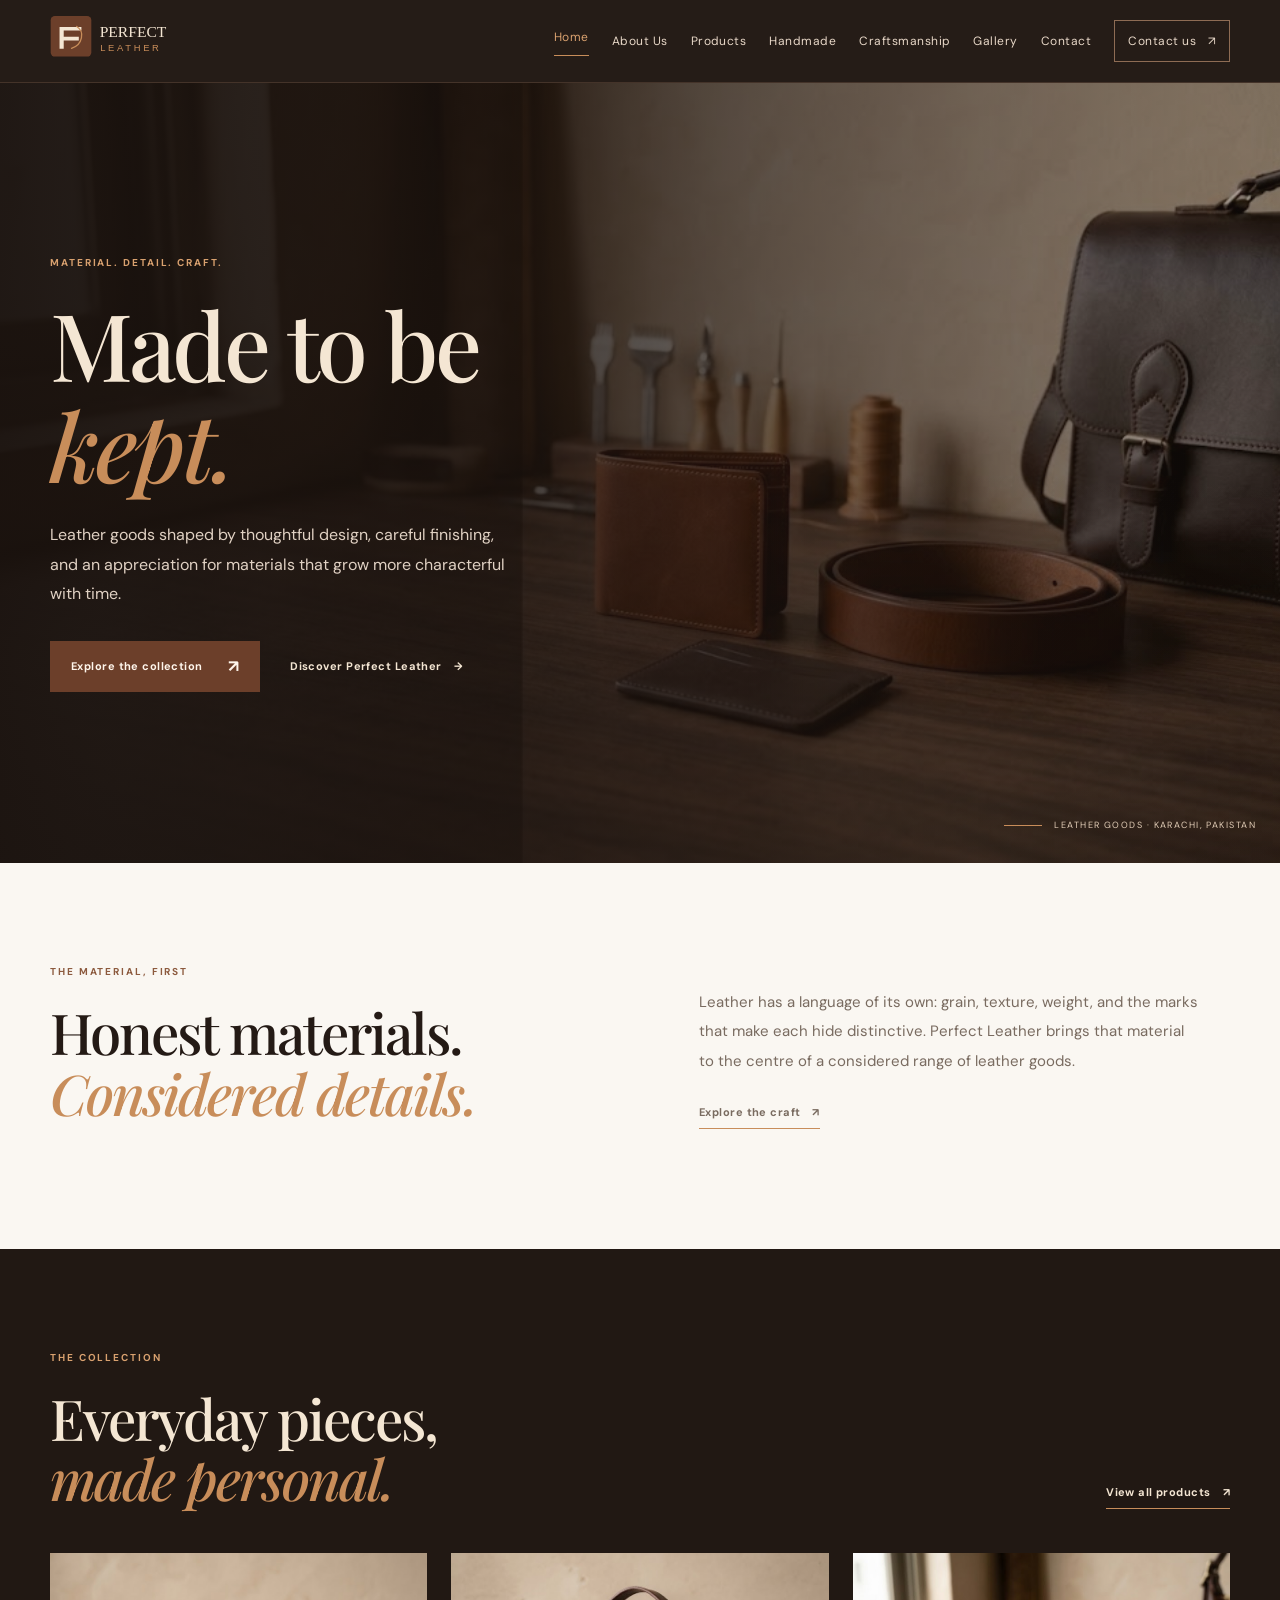
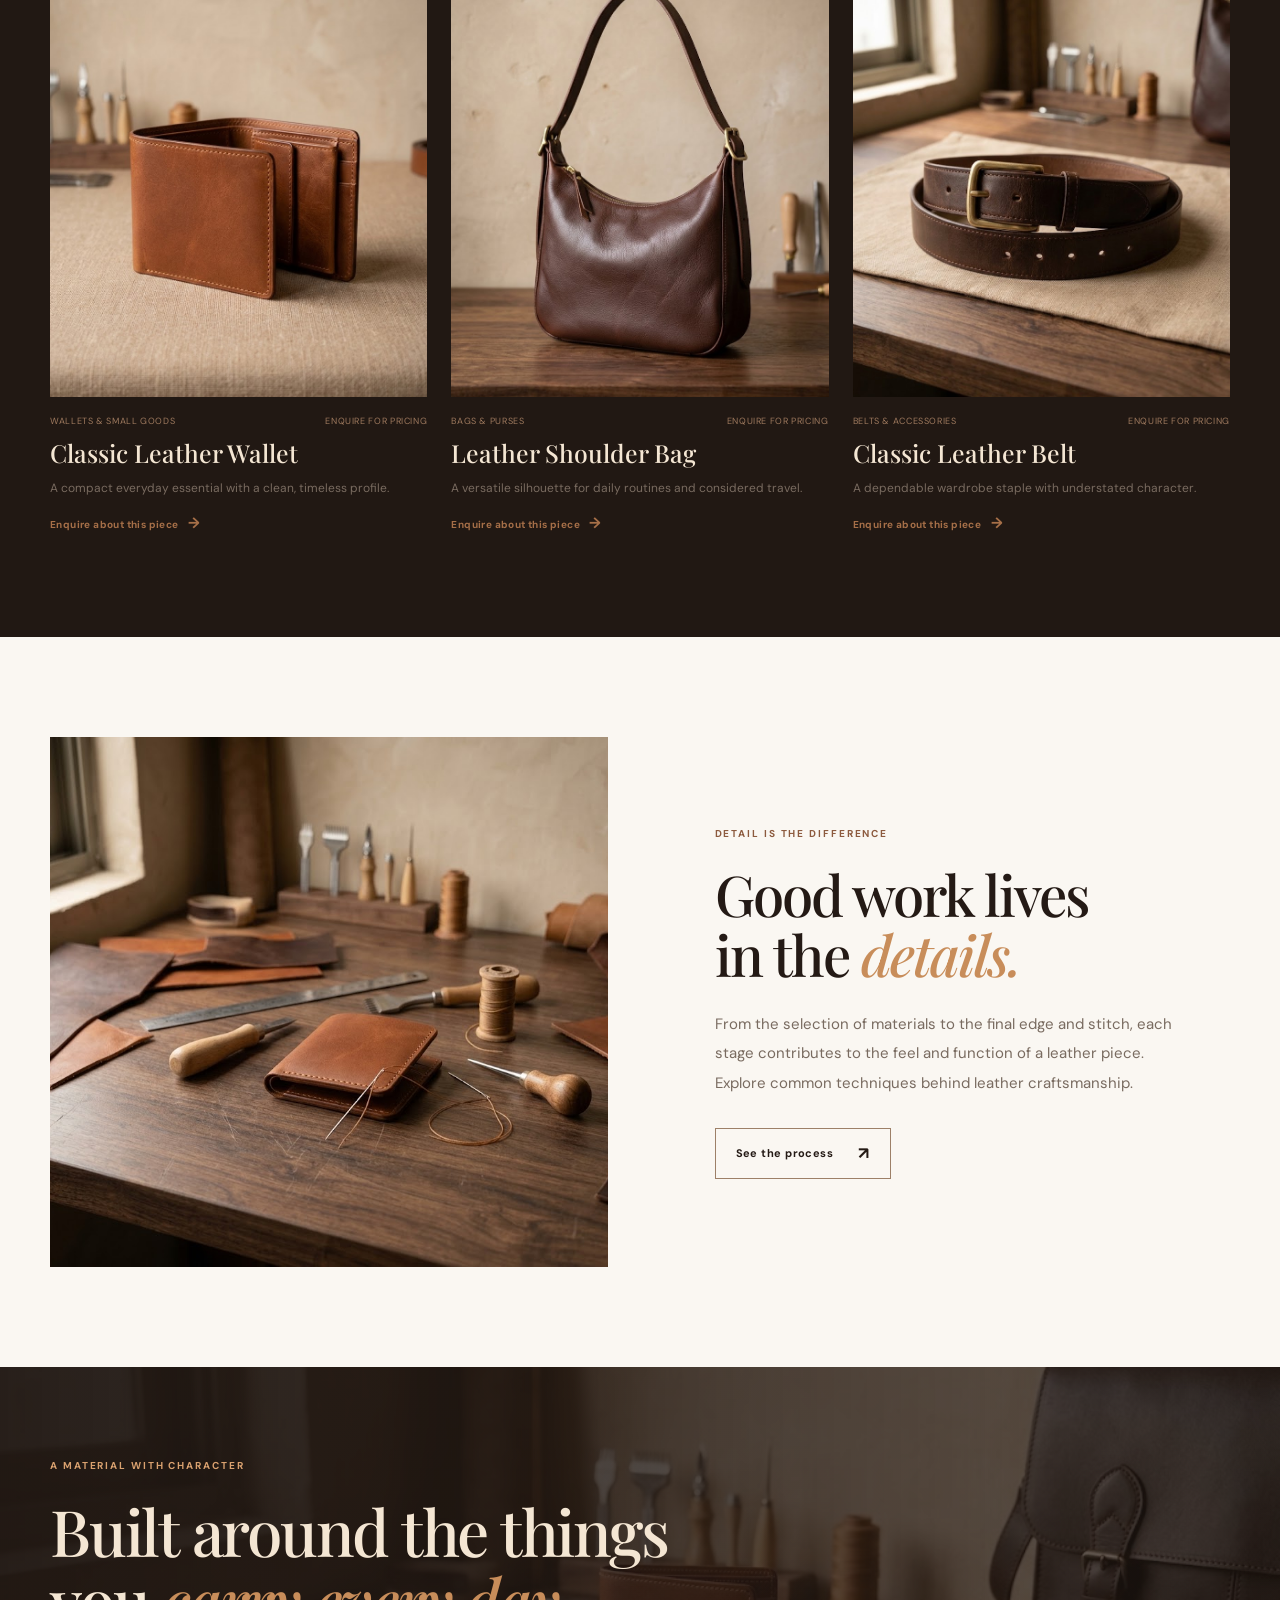
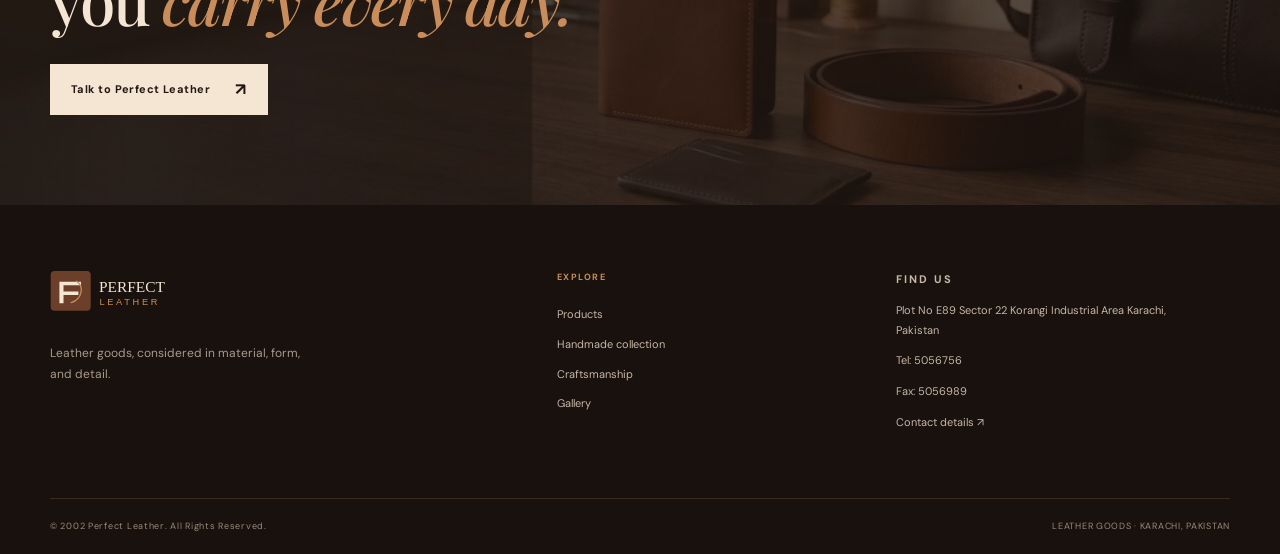
==== index.html @ 2ae482c3 "Initial commit: Perfect Leather website with updated local imagery" ====
<!doctype html>
<html lang="en"><head><meta charset="utf-8"><meta name="viewport" content="width=device-width, initial-scale=1">
<title>Perfect Leather | Leather Goods & Handmade Craftsmanship</title><meta name="description" content="Explore leather goods, handmade accessories and craftsmanship at Perfect Leather in Korangi Industrial Area, Karachi, Pakistan."><meta name="theme-color" content="#211813">
<meta property="og:type" content="website"><meta property="og:title" content="Perfect Leather | Leather Goods & Handmade Craftsmanship"><meta property="og:description" content="Explore leather goods, handmade accessories and craftsmanship at Perfect Leather in Korangi Industrial Area, Karachi, Pakistan."><meta property="og:image" content="assets/images/hero-leather-collection.jpg"><meta name="twitter:card" content="summary_large_image">
<link rel="icon" type="image/svg+xml" href="assets/favicon.svg"><link rel="stylesheet" href="styles.css"><script src="script.js" defer></script></head>
<body><a class="skip-link" href="#main">Skip to content</a><header class="site-header"><div class="container nav-wrap"><a class="brand" href="index.html" aria-label="Perfect Leather home"><img src="assets/perfect-leather-logo.svg" alt="Perfect Leather"></a><button class="menu-toggle" aria-expanded="false" aria-controls="primary-nav" aria-label="Open navigation"><span></span><span></span></button><nav id="primary-nav" class="primary-nav" aria-label="Main navigation"><a href="index.html" aria-current="page">Home</a><a href="about.html">About Us</a><a href="products.html">Products</a><a href="handmade.html">Handmade</a><a href="manufacturing.html">Craftsmanship</a><a href="gallery.html">Gallery</a><a href="contact.html">Contact</a><a class="nav-contact" href="contact.html">Contact us <span>↗</span></a></nav></div></header><main id="main">
<section class="hero"><div class="hero-image"><img src="assets/images/hero-leather-collection.jpg" alt="Premium leather goods in warm editorial light" class="hero-photo"></div><div class="hero-shade"></div><div class="container hero-content"><p class="eyebrow light">MATERIAL. DETAIL. CRAFT.</p><h1>Made to be<br><em>kept.</em></h1><p class="hero-copy">Leather goods shaped by thoughtful design, careful finishing, and an appreciation for materials that grow more characterful with time.</p><div class="hero-actions"><a class="btn btn-primary" href="products.html">Explore the collection <span>↗</span></a><a class="text-link light-link" href="about.html">Discover Perfect Leather <span>→</span></a></div></div><div class="hero-note"><span class="note-line"></span>LEATHER GOODS · KARACHI, PAKISTAN</div></section>
<section class="section-pad"><div class="container intro-grid"><div><p class="eyebrow">THE MATERIAL, FIRST</p><h2>Honest materials.<br><em>Considered details.</em></h2></div><div class="intro-copy"><p>Leather has a language of its own: grain, texture, weight, and the marks that make each hide distinctive. Perfect Leather brings that material to the centre of a considered range of leather goods.</p><a class="under-link" href="manufacturing.html">Explore the craft <span>↗</span></a></div></div></section>
<section class="section-pad dark-section"><div class="container"><div class="section-heading"><div><p class="eyebrow light">THE COLLECTION</p><h2>Everyday pieces,<br><em>made personal.</em></h2></div><a class="under-link light-link" href="products.html">View all products <span>↗</span></a></div><div class="product-grid"><article class="product-card" data-category="wallets"><a class="product-image" href="contact.html" aria-label="Enquire about Classic Leather Wallet"><img src="assets/images/wallet-classic.jpg" alt="Classic Leather Wallet leather product" loading="lazy"><span class="image-arrow">↗</span></a><div class="product-meta"><span>Wallets & Small Goods</span><span>Enquire for pricing</span></div><h3>Classic Leather Wallet</h3><p>A compact everyday essential with a clean, timeless profile.</p><a class="card-link" href="contact.html">Enquire about this piece <span>→</span></a></article><article class="product-card" data-category="bags"><a class="product-image" href="contact.html" aria-label="Enquire about Leather Shoulder Bag"><img src="assets/images/shoulder-bag.jpg" alt="Leather Shoulder Bag leather product" loading="lazy"><span class="image-arrow">↗</span></a><div class="product-meta"><span>Bags & Purses</span><span>Enquire for pricing</span></div><h3>Leather Shoulder Bag</h3><p>A versatile silhouette for daily routines and considered travel.</p><a class="card-link" href="contact.html">Enquire about this piece <span>→</span></a></article><article class="product-card" data-category="accessories"><a class="product-image" href="contact.html" aria-label="Enquire about Classic Leather Belt"><img src="assets/images/belt-classic.jpg" alt="Classic Leather Belt leather product" loading="lazy"><span class="image-arrow">↗</span></a><div class="product-meta"><span>Belts & Accessories</span><span>Enquire for pricing</span></div><h3>Classic Leather Belt</h3><p>A dependable wardrobe staple with understated character.</p><a class="card-link" href="contact.html">Enquire about this piece <span>→</span></a></article></div></div></section>
<section class="section-pad"><div class="container craft-grid"><div class="craft-image"><img src="assets/images/leather-workbench-wide.jpg" alt="Craft materials and work surface" loading="lazy"></div><div class="craft-copy"><p class="eyebrow">DETAIL IS THE DIFFERENCE</p><h2>Good work lives<br>in the <em>details.</em></h2><p>From the selection of materials to the final edge and stitch, each stage contributes to the feel and function of a leather piece. Explore common techniques behind leather craftsmanship.</p><a class="btn btn-outline" href="manufacturing.html">See the process <span>↗</span></a></div></div></section>
<section class="quote-band"><div class="container"><p class="eyebrow light">A MATERIAL WITH CHARACTER</p><h2>Built around the things<br>you <em>carry every day.</em></h2><a class="btn btn-light" href="contact.html">Talk to Perfect Leather <span>↗</span></a></div></section>
</main><footer class="site-footer"><div class="container footer-main"><div class="footer-brand"><a href="index.html"><img src="assets/perfect-leather-logo.svg" alt="Perfect Leather"></a><p>Leather goods, considered in material, form, and detail.</p></div><div class="footer-nav"><p class="footer-heading">EXPLORE</p><a href="products.html">Products</a><a href="handmade.html">Handmade collection</a><a href="manufacturing.html">Craftsmanship</a><a href="gallery.html">Gallery</a></div><div class="footer-contact"><p class="footer-heading">FIND US</p><p>Plot No E89 Sector 22 Korangi Industrial Area Karachi, Pakistan</p><p>Tel: <a href="tel:5056756">5056756</a></p><p>Fax: 5056989</p><a class="footer-contact-link" href="contact.html">Contact details ↗</a></div></div><div class="container footer-bottom"><span>© 2002 Perfect Leather. All Rights Reserved.</span><span>LEATHER GOODS · KARACHI, PAKISTAN</span></div></footer><button class="back-top" aria-label="Back to top" title="Back to top">↑</button></body></html>
---- styles.css ----
@import url('https://fonts.googleapis.com/css2?family=DM+Sans:wght@400;500;600;700&family=Playfair+Display:ital,wght@0,500;0,600;0,700;1,500;1,600&display=swap');
:root{--ink:#241a15;--dark:#211813;--brown:#6c3f2a;--brown2:#8c5a3e;--tan:#c88d5a;--cream:#f4e6d3;--paper:#faf7f2;--soft:#eee5da;--muted:#796b60;--line:#ded1c3;--white:#fffdf9;--serif:'Playfair Display',Georgia,serif;--sans:'DM Sans',Arial,sans-serif;--container:1180px}
*{box-sizing:border-box}html{scroll-behavior:smooth;scroll-padding-top:90px}body{margin:0;background:var(--paper);color:var(--ink);font-family:var(--sans);font-size:15px;line-height:1.7;-webkit-font-smoothing:antialiased}img{display:block;max-width:100%;width:100%;object-fit:cover}a{color:inherit;text-decoration:none}button{font:inherit}.container{width:min(var(--container),calc(100% - 48px));margin-inline:auto}.skip-link{position:absolute;left:12px;top:-60px;background:var(--cream);padding:10px 14px;z-index:200}.skip-link:focus{top:12px}.site-header{position:sticky;top:0;z-index:50;background:rgba(33,24,19,.98);border-bottom:1px solid #443329}.nav-wrap{height:82px;display:flex;align-items:center;justify-content:space-between;gap:32px}.brand{width:218px;flex-shrink:0}.brand img{width:100%}.primary-nav{display:flex;align-items:center;gap:23px;color:#e8d8c8;font-size:12px;letter-spacing:.04em}.primary-nav>a:hover,.primary-nav>a[aria-current=page]{color:#d9a16f}.primary-nav>a[aria-current=page]:not(.nav-contact){box-shadow:0 1px 0 #c88d5a;padding-bottom:8px}.primary-nav .nav-contact{border:1px solid #8e6c54;padding:10px 13px}.nav-contact span{margin-left:8px}.menu-toggle{display:none;background:none;border:0;padding:10px}.menu-toggle span{display:block;width:24px;height:2px;background:#f4e6d3;margin:5px}
h1,h2,h3,p{margin-top:0}h1,h2{font-family:var(--serif);font-weight:500;letter-spacing:-.035em;line-height:1.08}h1{font-size:clamp(3.4rem,7.3vw,6.8rem);margin-bottom:25px}h2{font-size:clamp(2.4rem,4.4vw,4.2rem);margin-bottom:25px}h3{font-family:var(--serif);font-size:1.55rem;font-weight:500;line-height:1.2;margin-bottom:10px}h1 em,h2 em{font-weight:500;color:var(--tan)}.eyebrow{font-size:10px;letter-spacing:.19em;font-weight:700;color:var(--brown2);margin-bottom:22px}.eyebrow.light{color:#d9a16f}.section-pad{padding:100px 0}.soft-section{background:#eee5da}.dark-section{background:var(--dark);color:var(--cream)}.btn{display:inline-flex;align-items:center;justify-content:center;gap:25px;min-height:51px;padding:0 20px;font-size:11px;font-weight:700;letter-spacing:.04em;border:1px solid transparent;transition:transform .25s,background .25s}.btn:hover{transform:translateY(-2px)}.btn span{font-size:17px}.btn-primary{background:var(--brown);color:#fff6ec}.btn-primary:hover{background:#82563e}.btn-outline{border-color:#9d8068}.btn-outline:hover{background:var(--dark);color:var(--cream)}.btn-light{background:var(--cream);color:var(--dark)}.text-link,.under-link{display:inline-flex;align-items:center;gap:12px;font-size:11px;font-weight:700;letter-spacing:.04em}.under-link{padding-bottom:7px;border-bottom:1px solid var(--tan)}.light-link{color:var(--cream)}.hero{position:relative;min-height:660px;height:min(780px,calc(100svh - 82px));display:flex;align-items:center;overflow:hidden;background:#241a15;color:var(--cream)}.hero-image,.hero-shade{position:absolute;inset:0}.hero-image img{height:100%;opacity:.72}.hero-shade{background:linear-gradient(90deg,rgba(26,18,14,.94),rgba(26,18,14,.72) 42%,rgba(26,18,14,.12)),linear-gradient(0deg,rgba(26,18,14,.35),transparent 50%)}.hero-content{position:relative;z-index:1}.hero-copy{max-width:465px;color:#e0d1c3;font-size:16px;line-height:1.85;margin-bottom:32px}.hero-actions{display:flex;align-items:center;gap:30px;flex-wrap:wrap}.hero-note{position:absolute;right:24px;bottom:30px;display:flex;align-items:center;gap:12px;font-size:9px;letter-spacing:.16em;color:#e2cdb7}.note-line{width:38px;height:1px;background:var(--tan)}
.intro-grid,.split-copy{display:grid;grid-template-columns:1fr 1fr;gap:10%;align-items:start}.intro-copy{max-width:500px;padding-top:25px;color:var(--muted)}.intro-copy p,.split-copy p{font-size:15px;line-height:1.95}.intro-copy .under-link{margin-top:12px}.section-heading{display:flex;align-items:end;justify-content:space-between;gap:30px;margin-bottom:44px}.section-heading h2{margin-bottom:0}.product-grid{display:grid;grid-template-columns:repeat(3,minmax(0,1fr));gap:35px 24px}.product-image{position:relative;display:block;overflow:hidden;background:#e7ddd0;aspect-ratio:4/4.7}.product-image img{height:100%;transition:transform .6s}.product-image:hover img{transform:scale(1.045)}.image-arrow{position:absolute;right:14px;bottom:14px;width:37px;height:37px;display:grid;place-items:center;background:var(--cream);opacity:0;transition:.25s}.product-image:hover .image-arrow,.product-image:focus-visible .image-arrow{opacity:1}.product-meta{display:flex;justify-content:space-between;gap:8px;color:#9e795e;font-size:9px;letter-spacing:.07em;text-transform:uppercase;margin:17px 0 9px}.product-card>p{font-size:12px;color:var(--muted);line-height:1.8;margin-bottom:12px}.card-link{font-size:10px;letter-spacing:.04em;font-weight:700;color:#a66f48}.card-link span{padding-left:7px;font-size:15px}.craft-grid{display:grid;grid-template-columns:1.04fr .96fr;gap:9%;align-items:center}.craft-image{height:530px;overflow:hidden}.craft-image img{height:100%}.craft-copy{max-width:460px}.craft-copy>p:not(.eyebrow){color:var(--muted);line-height:1.95;margin:25px 0 30px}.quote-band{background:linear-gradient(90deg,rgba(33,24,19,.95),rgba(33,24,19,.65)),url('assets/images/hero-leather-collection.jpg') center/cover;padding:90px 0;color:var(--cream)}.quote-band h2{font-size:clamp(2.8rem,5vw,4.7rem);margin-bottom:30px}
.page-hero{padding:80px 0 85px;background:var(--soft)}.page-hero-grid{display:grid;grid-template-columns:1fr .9fr;gap:8%;align-items:center}.page-hero h1{font-size:clamp(3.2rem,6.3vw,5.8rem)}.page-hero-image{height:470px;overflow:hidden}.page-hero-image img{height:100%}.tall-image{height:530px}.lead{font-size:17px;line-height:1.8;color:var(--muted);max-width:500px}.values-grid{display:grid;grid-template-columns:repeat(3,1fr);gap:38px;margin-top:45px}.values-grid article{border-top:1px solid #c9b5a2;padding-top:20px}.value-no{font-size:10px;letter-spacing:.15em;color:var(--brown2)}.values-grid h3{margin-top:25px}.values-grid p,.detail-card p{font-size:13px;color:var(--muted);line-height:1.9}.banner-cta{background:var(--dark);color:var(--cream);padding:52px 55px;display:flex;justify-content:space-between;align-items:center;gap:24px}.banner-cta h2{margin:0;font-size:clamp(2.2rem,4vw,3.5rem)}.page-banner{padding:95px 0 88px;background:var(--dark);color:var(--cream);position:relative;overflow:hidden}.page-banner:after{content:"";position:absolute;right:-80px;top:-180px;width:500px;height:500px;border:1px solid rgba(200,141,90,.2);border-radius:50%;box-shadow:0 0 0 55px rgba(200,141,90,.025),0 0 0 110px rgba(200,141,90,.025)}.page-banner .container{position:relative;z-index:1}.page-banner h1{font-size:clamp(3.3rem,7vw,6rem)}.page-banner p:not(.eyebrow){max-width:560px;color:#cdbdaf;line-height:1.9}.catalog-toolbar{display:flex;justify-content:space-between;align-items:end;gap:20px;border-bottom:1px solid var(--line);padding-bottom:24px;margin-bottom:34px}.catalog-toolbar .eyebrow{margin-bottom:4px}.catalog-count{margin:0;color:var(--muted);font-size:12px}.filter-group{display:flex;gap:7px;flex-wrap:wrap;justify-content:flex-end}.filter-btn{border:1px solid var(--line);background:transparent;padding:9px 13px;font-size:10px;cursor:pointer}.filter-btn:hover,.filter-btn.active{background:var(--brown);border-color:var(--brown);color:white}.catalog-grid .product-card[hidden]{display:none}.empty-state{text-align:center;padding:30px;color:var(--muted)}.section-intro{color:var(--muted);line-height:1.9;max-width:580px}.detail-grid{display:grid;grid-template-columns:1.25fr 1fr 1fr;gap:22px}.detail-card{background:var(--white)}.detail-card img{height:280px}.detail-large img{height:370px}.detail-card>div{padding:22px}.detail-card span{font-size:9px;letter-spacing:.14em;color:var(--brown2)}.detail-card h3{margin-top:13px}.process-intro{display:grid;grid-template-columns:.8fr 1.2fr;gap:10%;align-items:end;margin-bottom:55px}.process-intro h2{font-size:clamp(2.5rem,4vw,3.8rem)}.process-row{display:grid;grid-template-columns:50px minmax(240px,.85fr) 1.15fr;gap:35px;align-items:center;padding:30px 0;border-top:1px solid var(--line)}.process-number{align-self:start;padding-top:8px;font-family:var(--serif);font-size:24px;color:var(--tan)}.process-image{height:225px;overflow:hidden}.process-image img{height:100%}.process-copy{max-width:500px}.process-copy h3{font-size:1.9rem}.process-copy>p:not(.eyebrow){font-size:13px;line-height:1.9;color:var(--muted)}.gallery-banner{background:linear-gradient(90deg,rgba(33,24,19,.95),rgba(33,24,19,.8)),url('assets/images/hero-leather-collection.jpg') center/cover}.gallery-toolbar{display:flex;justify-content:space-between;align-items:center;gap:20px;margin-bottom:25px}.gallery-toolbar p{margin:0;color:var(--muted);font-size:12px}.gallery-grid{display:grid;grid-template-columns:repeat(4,minmax(0,1fr));gap:14px}.gallery-item{position:relative;padding:0;border:0;background:#e4d9cc;cursor:zoom-in;overflow:hidden;aspect-ratio:4/4.7;text-align:left}.gallery-item img{height:100%;transition:transform .45s}.gallery-item:hover img{transform:scale(1.04)}.gallery-item:after{content:"";position:absolute;inset:35% 0 0;background:linear-gradient(transparent,rgba(30,20,14,.8))}.gallery-item>span{position:absolute;z-index:1;bottom:13px;left:14px;right:14px;color:#fff2e5;font-size:11px;display:flex;justify-content:space-between}.gallery-item b{font-size:16px;font-weight:400}.lightbox{position:fixed;inset:0;z-index:100;background:rgba(16,11,8,.95);display:none;align-items:center;justify-content:center;padding:70px 90px 55px}.lightbox.open{display:flex}.lightbox>img{width:auto;max-width:min(100%,1100px);height:auto;max-height:78vh;object-fit:contain}.lightbox button{position:absolute;border:1px solid #725d4e;color:#f4e6d3;background:rgba(40,28,21,.7);width:42px;height:42px;cursor:pointer;font-size:22px}.lightbox-close{right:25px;top:25px}.lightbox-prev{left:25px;top:50%}.lightbox-next{right:25px;top:50%}.lightbox-caption{position:absolute;bottom:20px;left:0;right:0;text-align:center;color:#e7d4c0;font-size:12px}
.contact-layout{display:grid;grid-template-columns:1fr .9fr;gap:8%;align-items:start}.contact-details h2{font-size:2.7rem}.contact-item{padding:23px 0;border-top:1px solid var(--line)}.contact-label{font-size:9px;letter-spacing:.17em;color:var(--brown2);font-weight:700}.contact-item p{font-size:15px;max-width:420px;margin:8px 0 10px}.contact-item a:not(.under-link){text-decoration:underline;text-decoration-color:#c9a58a;text-underline-offset:4px}.contact-note{font-size:11px;color:var(--muted);max-width:450px}.contact-panel{position:relative;overflow:hidden;background:var(--dark);color:var(--cream);padding:42px;min-height:420px}.contact-panel h2{font-size:clamp(2.4rem,4vw,3.5rem)}.contact-panel>p:not(.eyebrow){color:#cdbdaf;font-size:13px;line-height:1.9;margin-bottom:28px}.contact-stamp{position:absolute;right:25px;bottom:12px;font-family:var(--serif);font-size:25px;line-height:.95;color:rgba(200,141,90,.24);text-align:right;letter-spacing:.08em}.contact-stamp span{font-family:var(--sans);font-size:11px;letter-spacing:.25em}.error-page{min-height:65vh;display:flex;align-items:center;padding:100px 0}.error-page h1{font-size:clamp(3.4rem,8vw,6.5rem)}.error-page p:not(.eyebrow){color:var(--muted);margin-bottom:30px}
.site-footer{background:#18110d;color:#e9d9ca;padding:65px 0 0}.footer-main{display:grid;grid-template-columns:1.2fr .7fr 1fr;gap:9%;padding-bottom:55px}.footer-brand img{width:215px}.footer-brand p{max-width:260px;font-size:12px;color:#a99a8b;margin-top:22px}.footer-heading{font-size:9px;letter-spacing:.17em;color:#c88d5a;font-weight:700;margin-bottom:20px}.footer-nav,.footer-contact{display:flex;flex-direction:column;align-items:flex-start}.footer-nav a,.footer-contact p,.footer-contact-link{font-size:11px;color:#c7b7a8;margin:0 0 11px}.footer-nav a:hover,.footer-contact a:hover{color:#e6ac7c}.footer-contact p{line-height:1.8;max-width:300px}.footer-bottom{border-top:1px solid #3b2b21;display:flex;justify-content:space-between;gap:20px;padding:20px 0;font-size:9px;letter-spacing:.08em;color:#9d8a7a}.back-top{position:fixed;right:22px;bottom:22px;width:42px;height:42px;background:var(--cream);border:1px solid #c8b29d;color:var(--dark);font-size:20px;z-index:40;opacity:0;pointer-events:none;transform:translateY(8px);transition:.25s;cursor:pointer}.back-top.visible{opacity:1;pointer-events:auto;transform:none}
@media(max-width:1000px){.primary-nav{gap:14px}.primary-nav>a{font-size:11px}.brand{width:190px}.section-pad{padding:80px 0}.gallery-grid{grid-template-columns:repeat(3,1fr)}}
@media(max-width:780px){.container{width:calc(100% - 36px)}.nav-wrap{height:72px}.brand{width:185px}.menu-toggle{display:block}.primary-nav{position:absolute;top:72px;left:0;right:0;display:none;align-items:stretch;gap:0;flex-direction:column;padding:10px 22px 22px;background:var(--dark);border-bottom:1px solid #4a3527}.primary-nav.open{display:flex}.primary-nav>a{padding:13px 0;font-size:12px;border-bottom:1px solid #ffffff12}.primary-nav>a[aria-current=page]:not(.nav-contact){box-shadow:none;padding-bottom:13px}.primary-nav .nav-contact{margin-top:12px;text-align:center;padding:12px}.hero{height:auto;min-height:640px;max-height:800px}.hero-shade{background:linear-gradient(90deg,rgba(26,18,14,.9),rgba(26,18,14,.48)),linear-gradient(0deg,rgba(26,18,14,.4),transparent)}.hero h1{font-size:clamp(3.5rem,13vw,5.4rem)}.hero-copy{font-size:14px;max-width:410px}.hero-note{font-size:8px;right:18px;bottom:20px}.section-pad{padding:68px 0}.intro-grid,.split-copy,.craft-grid,.page-hero-grid,.process-intro,.contact-layout{grid-template-columns:1fr;gap:28px}.intro-copy{padding-top:0}.section-heading{align-items:flex-start;flex-direction:column;margin-bottom:32px}.product-grid{grid-template-columns:repeat(2,minmax(0,1fr));gap:28px 14px}.product-card h3{font-size:1.25rem}.product-meta{font-size:8px;flex-direction:column;gap:1px}.craft-image{height:360px;order:2}.craft-copy{order:1}.quote-band{padding:70px 0}.page-hero{padding:58px 0}.page-hero h1{font-size:clamp(3.1rem,12vw,5rem)}.page-hero-image,.tall-image{height:360px}.values-grid{grid-template-columns:1fr;gap:20px;margin-top:30px}.values-grid h3{margin-top:12px}.banner-cta{padding:34px 25px;align-items:flex-start;flex-direction:column}.page-banner{padding:72px 0}.page-banner h1{font-size:clamp(3.1rem,12vw,5rem)}.catalog-toolbar{align-items:flex-start;flex-direction:column}.filter-group{justify-content:flex-start}.detail-grid{grid-template-columns:1fr 1fr}.detail-large{grid-column:1/-1}.detail-card img,.detail-large img{height:250px}.process-row{grid-template-columns:32px 1fr;gap:18px}.process-image{grid-column:2;height:240px}.process-copy{grid-column:2}.process-number{grid-row:1/4}.gallery-grid{grid-template-columns:repeat(2,minmax(0,1fr));gap:10px}.gallery-toolbar{align-items:flex-start;flex-direction:column}.lightbox{padding:65px 45px 55px}.lightbox-prev{left:7px}.lightbox-next{right:7px}.lightbox-close{right:12px;top:12px}.contact-panel{padding:30px;min-height:390px}.footer-main{grid-template-columns:1fr 1fr;gap:32px}.footer-brand{grid-column:1/-1}.footer-bottom{flex-direction:column;gap:6px}}
@media(max-width:430px){.container{width:calc(100% - 30px)}.hero{min-height:620px}.hero-actions{align-items:flex-start;flex-direction:column;gap:20px}.product-grid{gap:26px 11px}.product-card h3{font-size:1.12rem}.product-card>p{font-size:11px}.product-meta{margin-top:12px}.filter-group{gap:5px}.filter-btn{padding:8px 9px;font-size:9px}.detail-grid{grid-template-columns:1fr}.detail-large{grid-column:auto}.detail-card img,.detail-large img{height:290px}.gallery-item>span{left:9px;right:9px;font-size:10px}.footer-main{grid-template-columns:1fr;gap:28px}.footer-brand{grid-column:auto}.footer-brand img{width:195px}.contact-panel{padding:25px}.contact-panel h2{font-size:2.6rem}.page-hero-image,.tall-image{height:300px}}
@media(prefers-reduced-motion:reduce){*,*::before,*::after{scroll-behavior:auto!important;animation-duration:.01ms!important;animation-iteration-count:1!important;transition-duration:.01ms!important}}
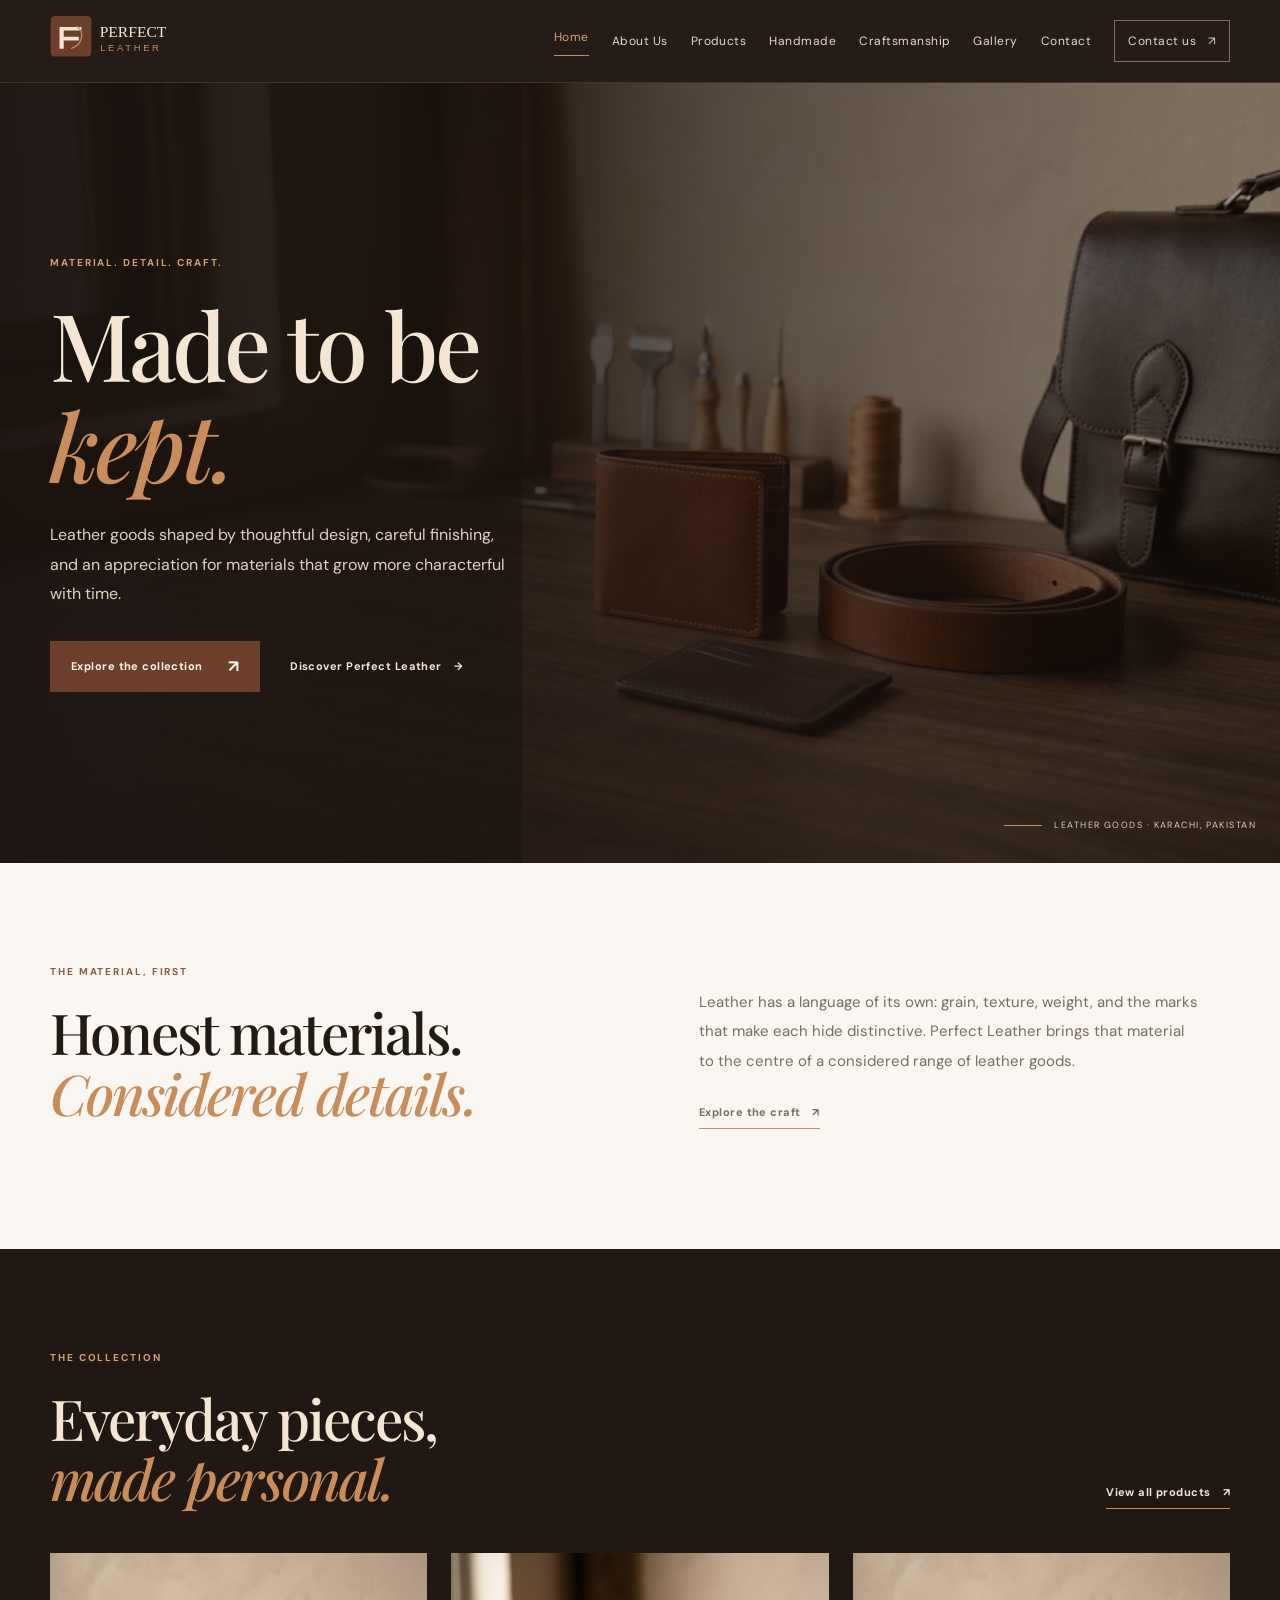
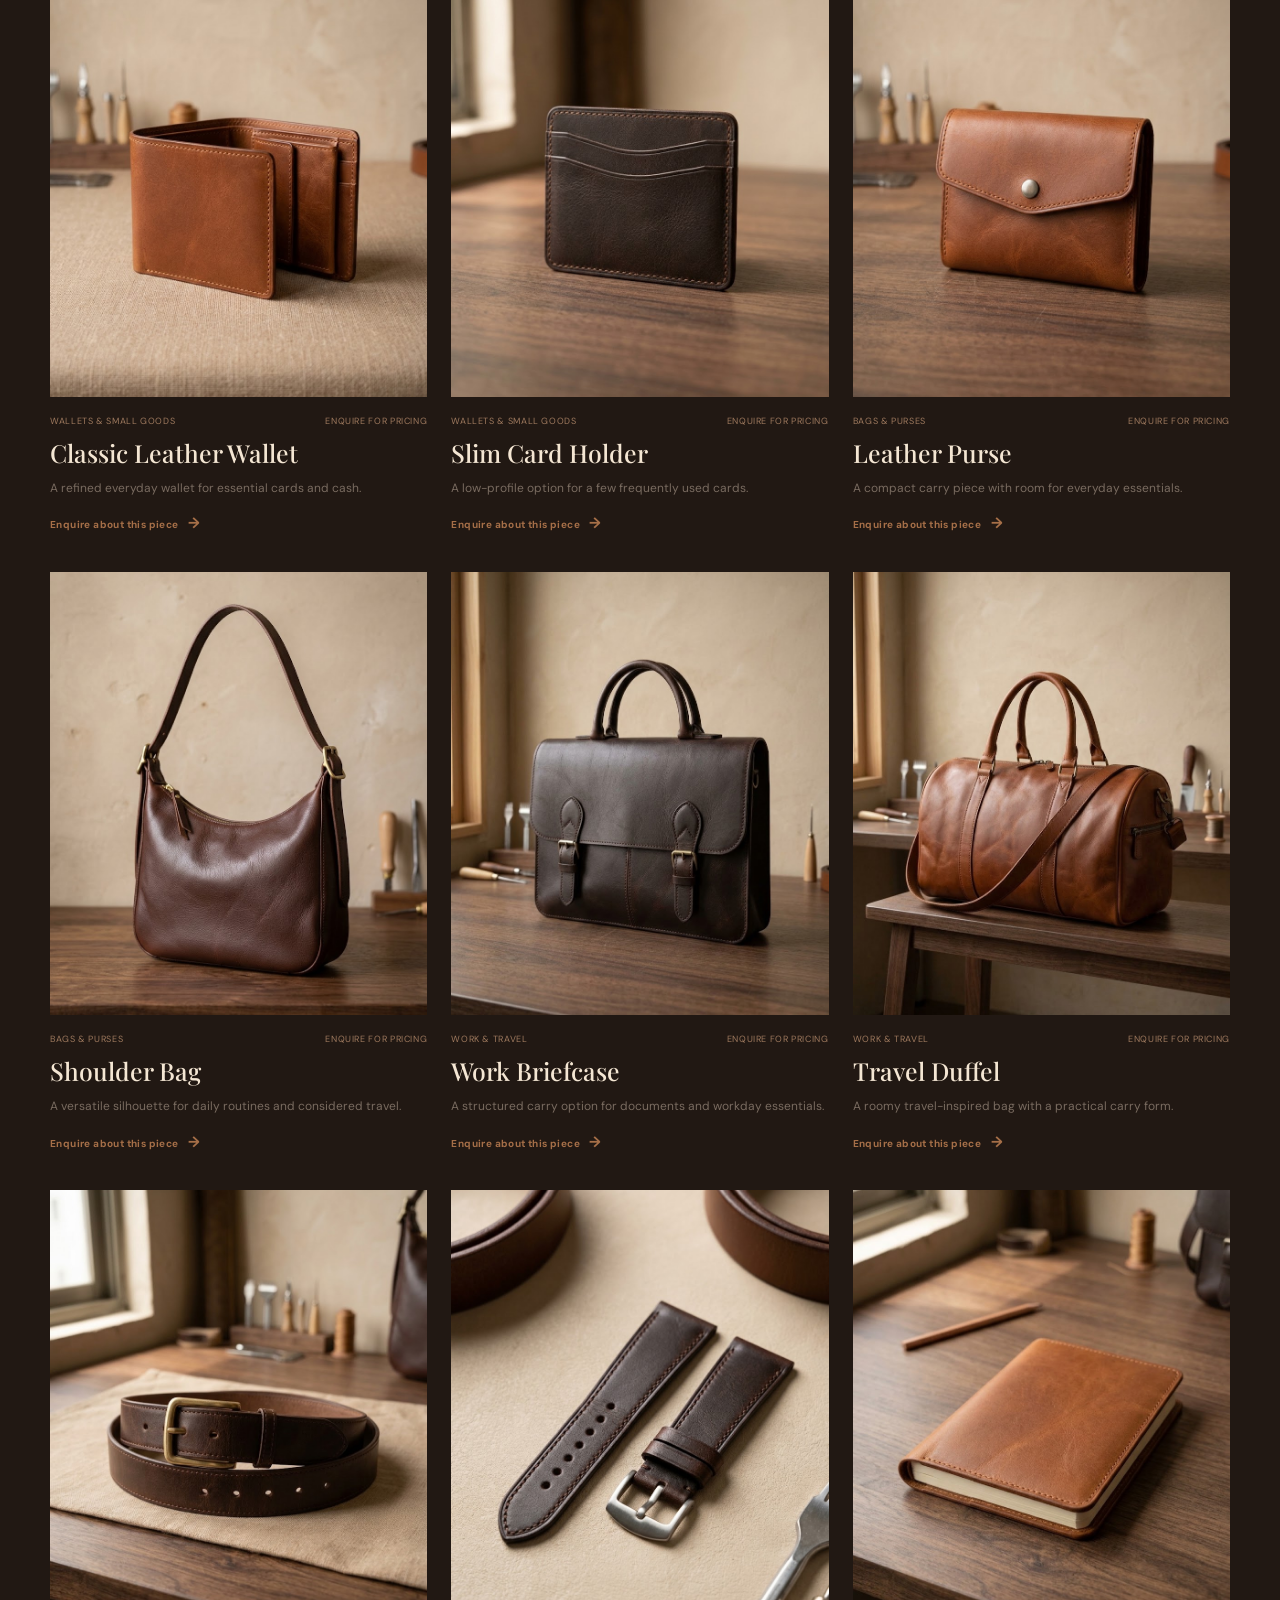
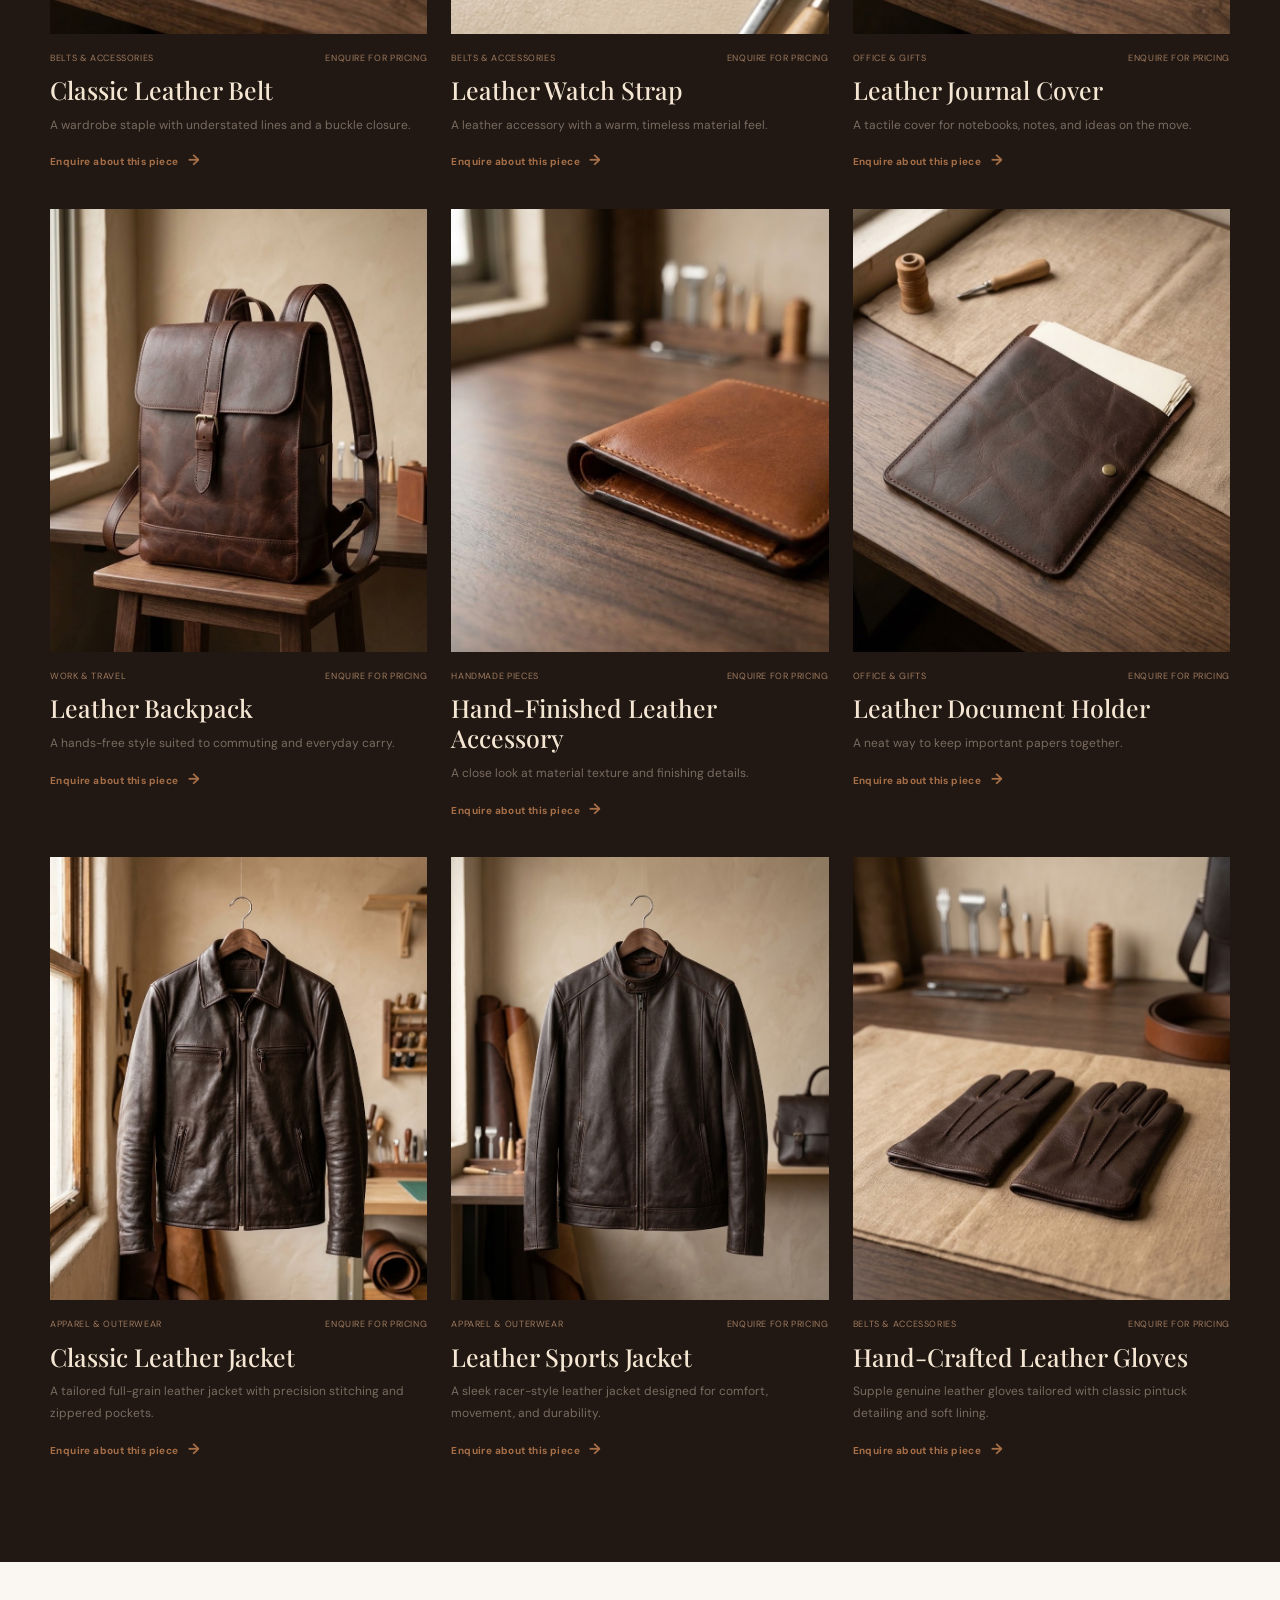
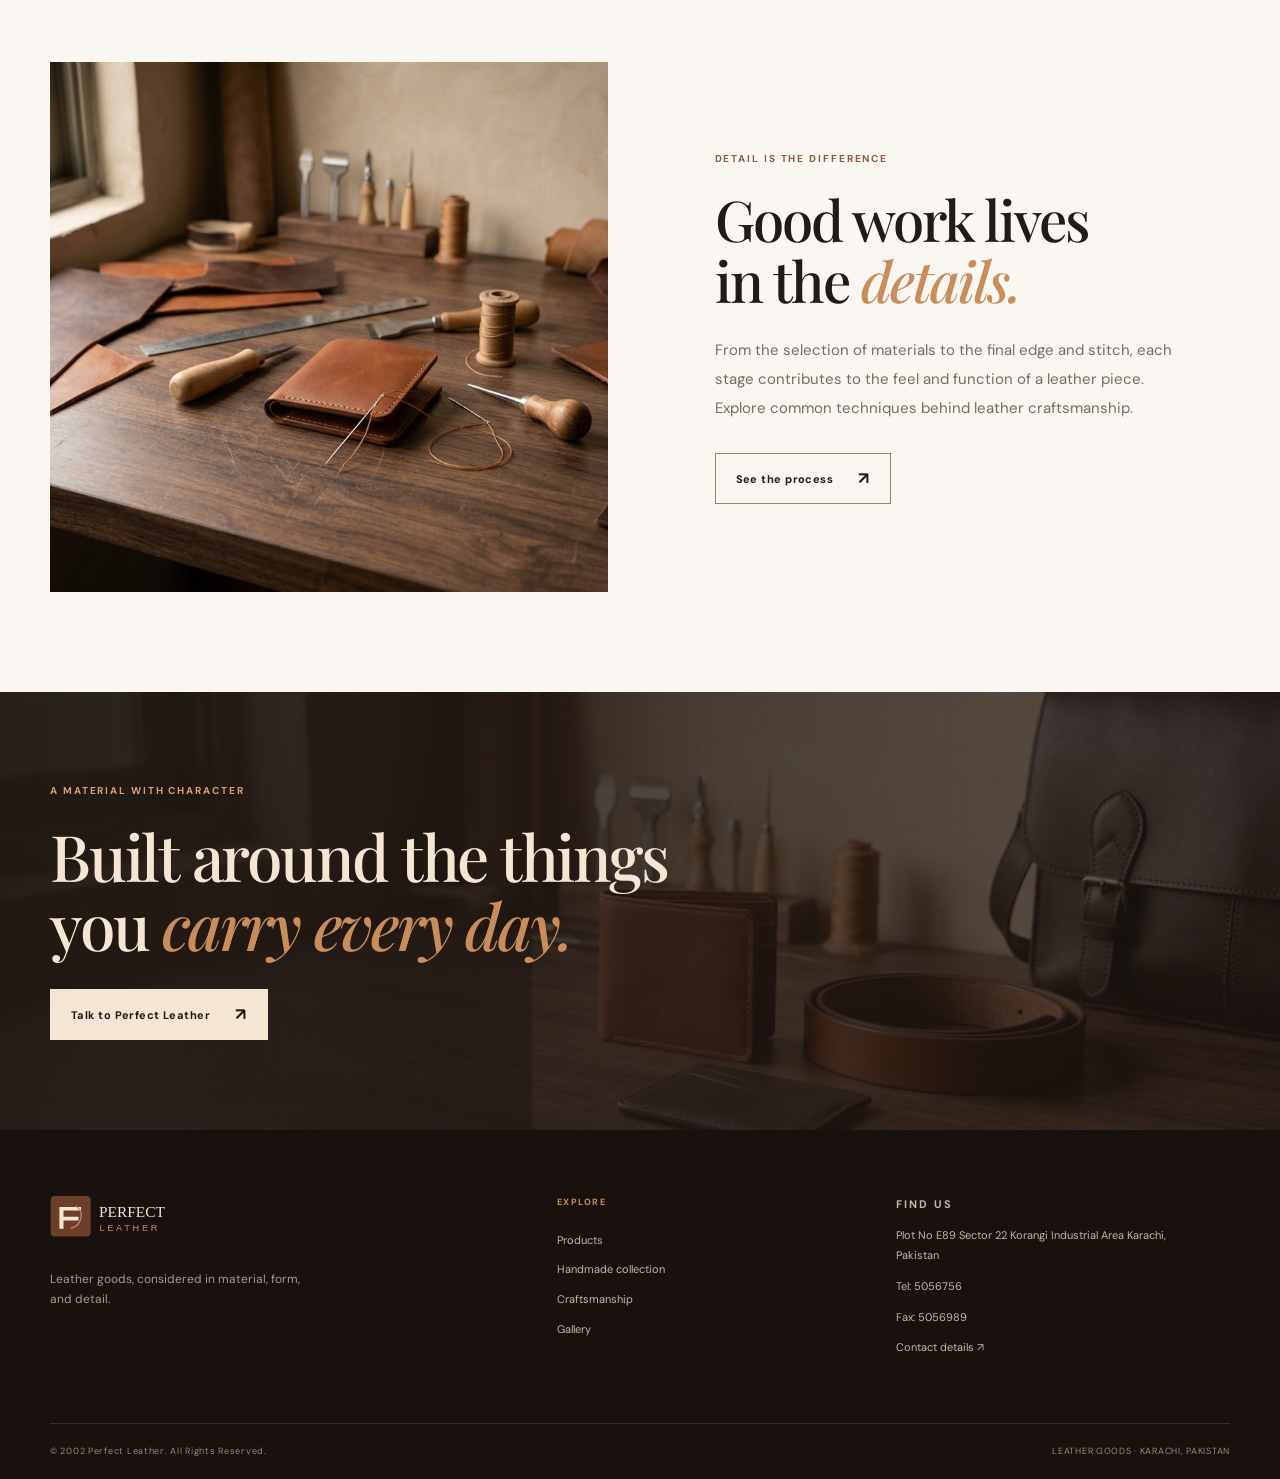
==== commit bdedf654: "Add jacket, sports-jacket, and hand-gloves products and display all products on homepage" ====
--- a/index.html
+++ b/index.html
@@ -6,7 +6,7 @@
 <body><a class="skip-link" href="#main">Skip to content</a><header class="site-header"><div class="container nav-wrap"><a class="brand" href="index.html" aria-label="Perfect Leather home"><img src="assets/perfect-leather-logo.svg" alt="Perfect Leather"></a><button class="menu-toggle" aria-expanded="false" aria-controls="primary-nav" aria-label="Open navigation"><span></span><span></span></button><nav id="primary-nav" class="primary-nav" aria-label="Main navigation"><a href="index.html" aria-current="page">Home</a><a href="about.html">About Us</a><a href="products.html">Products</a><a href="handmade.html">Handmade</a><a href="manufacturing.html">Craftsmanship</a><a href="gallery.html">Gallery</a><a href="contact.html">Contact</a><a class="nav-contact" href="contact.html">Contact us <span>↗</span></a></nav></div></header><main id="main">
 <section class="hero"><div class="hero-image"><img src="assets/images/hero-leather-collection.jpg" alt="Premium leather goods in warm editorial light" class="hero-photo"></div><div class="hero-shade"></div><div class="container hero-content"><p class="eyebrow light">MATERIAL. DETAIL. CRAFT.</p><h1>Made to be<br><em>kept.</em></h1><p class="hero-copy">Leather goods shaped by thoughtful design, careful finishing, and an appreciation for materials that grow more characterful with time.</p><div class="hero-actions"><a class="btn btn-primary" href="products.html">Explore the collection <span>↗</span></a><a class="text-link light-link" href="about.html">Discover Perfect Leather <span>→</span></a></div></div><div class="hero-note"><span class="note-line"></span>LEATHER GOODS · KARACHI, PAKISTAN</div></section>
 <section class="section-pad"><div class="container intro-grid"><div><p class="eyebrow">THE MATERIAL, FIRST</p><h2>Honest materials.<br><em>Considered details.</em></h2></div><div class="intro-copy"><p>Leather has a language of its own: grain, texture, weight, and the marks that make each hide distinctive. Perfect Leather brings that material to the centre of a considered range of leather goods.</p><a class="under-link" href="manufacturing.html">Explore the craft <span>↗</span></a></div></div></section>
-<section class="section-pad dark-section"><div class="container"><div class="section-heading"><div><p class="eyebrow light">THE COLLECTION</p><h2>Everyday pieces,<br><em>made personal.</em></h2></div><a class="under-link light-link" href="products.html">View all products <span>↗</span></a></div><div class="product-grid"><article class="product-card" data-category="wallets"><a class="product-image" href="contact.html" aria-label="Enquire about Classic Leather Wallet"><img src="assets/images/wallet-classic.jpg" alt="Classic Leather Wallet leather product" loading="lazy"><span class="image-arrow">↗</span></a><div class="product-meta"><span>Wallets & Small Goods</span><span>Enquire for pricing</span></div><h3>Classic Leather Wallet</h3><p>A compact everyday essential with a clean, timeless profile.</p><a class="card-link" href="contact.html">Enquire about this piece <span>→</span></a></article><article class="product-card" data-category="bags"><a class="product-image" href="contact.html" aria-label="Enquire about Leather Shoulder Bag"><img src="assets/images/shoulder-bag.jpg" alt="Leather Shoulder Bag leather product" loading="lazy"><span class="image-arrow">↗</span></a><div class="product-meta"><span>Bags & Purses</span><span>Enquire for pricing</span></div><h3>Leather Shoulder Bag</h3><p>A versatile silhouette for daily routines and considered travel.</p><a class="card-link" href="contact.html">Enquire about this piece <span>→</span></a></article><article class="product-card" data-category="accessories"><a class="product-image" href="contact.html" aria-label="Enquire about Classic Leather Belt"><img src="assets/images/belt-classic.jpg" alt="Classic Leather Belt leather product" loading="lazy"><span class="image-arrow">↗</span></a><div class="product-meta"><span>Belts & Accessories</span><span>Enquire for pricing</span></div><h3>Classic Leather Belt</h3><p>A dependable wardrobe staple with understated character.</p><a class="card-link" href="contact.html">Enquire about this piece <span>→</span></a></article></div></div></section>
+<section class="section-pad dark-section"><div class="container"><div class="section-heading"><div><p class="eyebrow light">THE COLLECTION</p><h2>Everyday pieces,<br><em>made personal.</em></h2></div><a class="under-link light-link" href="products.html">View all products <span>↗</span></a></div><div class="product-grid"><article class="product-card" data-category="wallets"><a class="product-image" href="contact.html" aria-label="Enquire about Classic Leather Wallet"><img src="assets/images/wallet-classic.jpg" alt="Classic Leather Wallet leather product" loading="lazy"><span class="image-arrow">↗</span></a><div class="product-meta"><span>Wallets & Small Goods</span><span>Enquire for pricing</span></div><h3>Classic Leather Wallet</h3><p>A refined everyday wallet for essential cards and cash.</p><a class="card-link" href="contact.html">Enquire about this piece <span>→</span></a></article><article class="product-card" data-category="wallets"><a class="product-image" href="contact.html" aria-label="Enquire about Slim Card Holder"><img src="assets/images/cardholder-slim.jpg" alt="Slim Card Holder leather product" loading="lazy"><span class="image-arrow">↗</span></a><div class="product-meta"><span>Wallets & Small Goods</span><span>Enquire for pricing</span></div><h3>Slim Card Holder</h3><p>A low-profile option for a few frequently used cards.</p><a class="card-link" href="contact.html">Enquire about this piece <span>→</span></a></article><article class="product-card" data-category="bags"><a class="product-image" href="contact.html" aria-label="Enquire about Leather Purse"><img src="assets/images/purse-compact.jpg" alt="Leather Purse leather product" loading="lazy"><span class="image-arrow">↗</span></a><div class="product-meta"><span>Bags & Purses</span><span>Enquire for pricing</span></div><h3>Leather Purse</h3><p>A compact carry piece with room for everyday essentials.</p><a class="card-link" href="contact.html">Enquire about this piece <span>→</span></a></article><article class="product-card" data-category="bags"><a class="product-image" href="contact.html" aria-label="Enquire about Shoulder Bag"><img src="assets/images/shoulder-bag.jpg" alt="Shoulder Bag leather product" loading="lazy"><span class="image-arrow">↗</span></a><div class="product-meta"><span>Bags & Purses</span><span>Enquire for pricing</span></div><h3>Shoulder Bag</h3><p>A versatile silhouette for daily routines and considered travel.</p><a class="card-link" href="contact.html">Enquire about this piece <span>→</span></a></article><article class="product-card" data-category="work"><a class="product-image" href="contact.html" aria-label="Enquire about Work Briefcase"><img src="assets/images/briefcase-leather.jpg" alt="Work Briefcase leather product" loading="lazy"><span class="image-arrow">↗</span></a><div class="product-meta"><span>Work & Travel</span><span>Enquire for pricing</span></div><h3>Work Briefcase</h3><p>A structured carry option for documents and workday essentials.</p><a class="card-link" href="contact.html">Enquire about this piece <span>→</span></a></article><article class="product-card" data-category="work"><a class="product-image" href="contact.html" aria-label="Enquire about Travel Duffel"><img src="assets/images/duffel-travel-bag.jpg" alt="Travel Duffel leather product" loading="lazy"><span class="image-arrow">↗</span></a><div class="product-meta"><span>Work & Travel</span><span>Enquire for pricing</span></div><h3>Travel Duffel</h3><p>A roomy travel-inspired bag with a practical carry form.</p><a class="card-link" href="contact.html">Enquire about this piece <span>→</span></a></article><article class="product-card" data-category="accessories"><a class="product-image" href="contact.html" aria-label="Enquire about Classic Leather Belt"><img src="assets/images/belt-classic.jpg" alt="Classic Leather Belt leather product" loading="lazy"><span class="image-arrow">↗</span></a><div class="product-meta"><span>Belts & Accessories</span><span>Enquire for pricing</span></div><h3>Classic Leather Belt</h3><p>A wardrobe staple with understated lines and a buckle closure.</p><a class="card-link" href="contact.html">Enquire about this piece <span>→</span></a></article><article class="product-card" data-category="accessories"><a class="product-image" href="contact.html" aria-label="Enquire about Leather Watch Strap"><img src="assets/images/watch-strap.jpg" alt="Leather Watch Strap leather product" loading="lazy"><span class="image-arrow">↗</span></a><div class="product-meta"><span>Belts & Accessories</span><span>Enquire for pricing</span></div><h3>Leather Watch Strap</h3><p>A leather accessory with a warm, timeless material feel.</p><a class="card-link" href="contact.html">Enquire about this piece <span>→</span></a></article><article class="product-card" data-category="work"><a class="product-image" href="contact.html" aria-label="Enquire about Leather Journal Cover"><img src="assets/images/journal-cover.jpg" alt="Leather Journal Cover leather product" loading="lazy"><span class="image-arrow">↗</span></a><div class="product-meta"><span>Office & Gifts</span><span>Enquire for pricing</span></div><h3>Leather Journal Cover</h3><p>A tactile cover for notebooks, notes, and ideas on the move.</p><a class="card-link" href="contact.html">Enquire about this piece <span>→</span></a></article><article class="product-card" data-category="work"><a class="product-image" href="contact.html" aria-label="Enquire about Leather Backpack"><img src="assets/images/backpack-leather.jpg" alt="Leather Backpack leather product" loading="lazy"><span class="image-arrow">↗</span></a><div class="product-meta"><span>Work & Travel</span><span>Enquire for pricing</span></div><h3>Leather Backpack</h3><p>A hands-free style suited to commuting and everyday carry.</p><a class="card-link" href="contact.html">Enquire about this piece <span>→</span></a></article><article class="product-card" data-category="accessories"><a class="product-image" href="contact.html" aria-label="Enquire about Hand-Finished Leather Accessory"><img src="assets/images/leather-accessory-detail.jpg" alt="Hand-Finished Leather Accessory leather product" loading="lazy"><span class="image-arrow">↗</span></a><div class="product-meta"><span>Handmade Pieces</span><span>Enquire for pricing</span></div><h3>Hand-Finished Leather Accessory</h3><p>A close look at material texture and finishing details.</p><a class="card-link" href="contact.html">Enquire about this piece <span>→</span></a></article><article class="product-card" data-category="work"><a class="product-image" href="contact.html" aria-label="Enquire about Leather Document Holder"><img src="assets/images/document-holder.jpg" alt="Leather Document Holder leather product" loading="lazy"><span class="image-arrow">↗</span></a><div class="product-meta"><span>Office & Gifts</span><span>Enquire for pricing</span></div><h3>Leather Document Holder</h3><p>A neat way to keep important papers together.</p><a class="card-link" href="contact.html">Enquire about this piece <span>→</span></a></article><article class="product-card" data-category="work"><a class="product-image" href="contact.html" aria-label="Enquire about Classic Leather Jacket"><img src="assets/images/jacket.jpg" alt="Classic Leather Jacket leather product" loading="lazy"><span class="image-arrow">↗</span></a><div class="product-meta"><span>Apparel & Outerwear</span><span>Enquire for pricing</span></div><h3>Classic Leather Jacket</h3><p>A tailored full-grain leather jacket with precision stitching and zippered pockets.</p><a class="card-link" href="contact.html">Enquire about this piece <span>→</span></a></article><article class="product-card" data-category="work"><a class="product-image" href="contact.html" aria-label="Enquire about Leather Sports Jacket"><img src="assets/images/sports-jacket.jpg" alt="Leather Sports Jacket leather product" loading="lazy"><span class="image-arrow">↗</span></a><div class="product-meta"><span>Apparel & Outerwear</span><span>Enquire for pricing</span></div><h3>Leather Sports Jacket</h3><p>A sleek racer-style leather jacket designed for comfort, movement, and durability.</p><a class="card-link" href="contact.html">Enquire about this piece <span>→</span></a></article><article class="product-card" data-category="accessories"><a class="product-image" href="contact.html" aria-label="Enquire about Hand-Crafted Leather Gloves"><img src="assets/images/hand-gloves.jpg" alt="Hand-Crafted Leather Gloves leather product" loading="lazy"><span class="image-arrow">↗</span></a><div class="product-meta"><span>Belts & Accessories</span><span>Enquire for pricing</span></div><h3>Hand-Crafted Leather Gloves</h3><p>Supple genuine leather gloves tailored with classic pintuck detailing and soft lining.</p><a class="card-link" href="contact.html">Enquire about this piece <span>→</span></a></article></div></div></section>
 <section class="section-pad"><div class="container craft-grid"><div class="craft-image"><img src="assets/images/leather-workbench-wide.jpg" alt="Craft materials and work surface" loading="lazy"></div><div class="craft-copy"><p class="eyebrow">DETAIL IS THE DIFFERENCE</p><h2>Good work lives<br>in the <em>details.</em></h2><p>From the selection of materials to the final edge and stitch, each stage contributes to the feel and function of a leather piece. Explore common techniques behind leather craftsmanship.</p><a class="btn btn-outline" href="manufacturing.html">See the process <span>↗</span></a></div></div></section>
 <section class="quote-band"><div class="container"><p class="eyebrow light">A MATERIAL WITH CHARACTER</p><h2>Built around the things<br>you <em>carry every day.</em></h2><a class="btn btn-light" href="contact.html">Talk to Perfect Leather <span>↗</span></a></div></section>
 </main><footer class="site-footer"><div class="container footer-main"><div class="footer-brand"><a href="index.html"><img src="assets/perfect-leather-logo.svg" alt="Perfect Leather"></a><p>Leather goods, considered in material, form, and detail.</p></div><div class="footer-nav"><p class="footer-heading">EXPLORE</p><a href="products.html">Products</a><a href="handmade.html">Handmade collection</a><a href="manufacturing.html">Craftsmanship</a><a href="gallery.html">Gallery</a></div><div class="footer-contact"><p class="footer-heading">FIND US</p><p>Plot No E89 Sector 22 Korangi Industrial Area Karachi, Pakistan</p><p>Tel: <a href="tel:5056756">5056756</a></p><p>Fax: 5056989</p><a class="footer-contact-link" href="contact.html">Contact details ↗</a></div></div><div class="container footer-bottom"><span>© 2002 Perfect Leather. All Rights Reserved.</span><span>LEATHER GOODS · KARACHI, PAKISTAN</span></div></footer><button class="back-top" aria-label="Back to top" title="Back to top">↑</button></body></html>
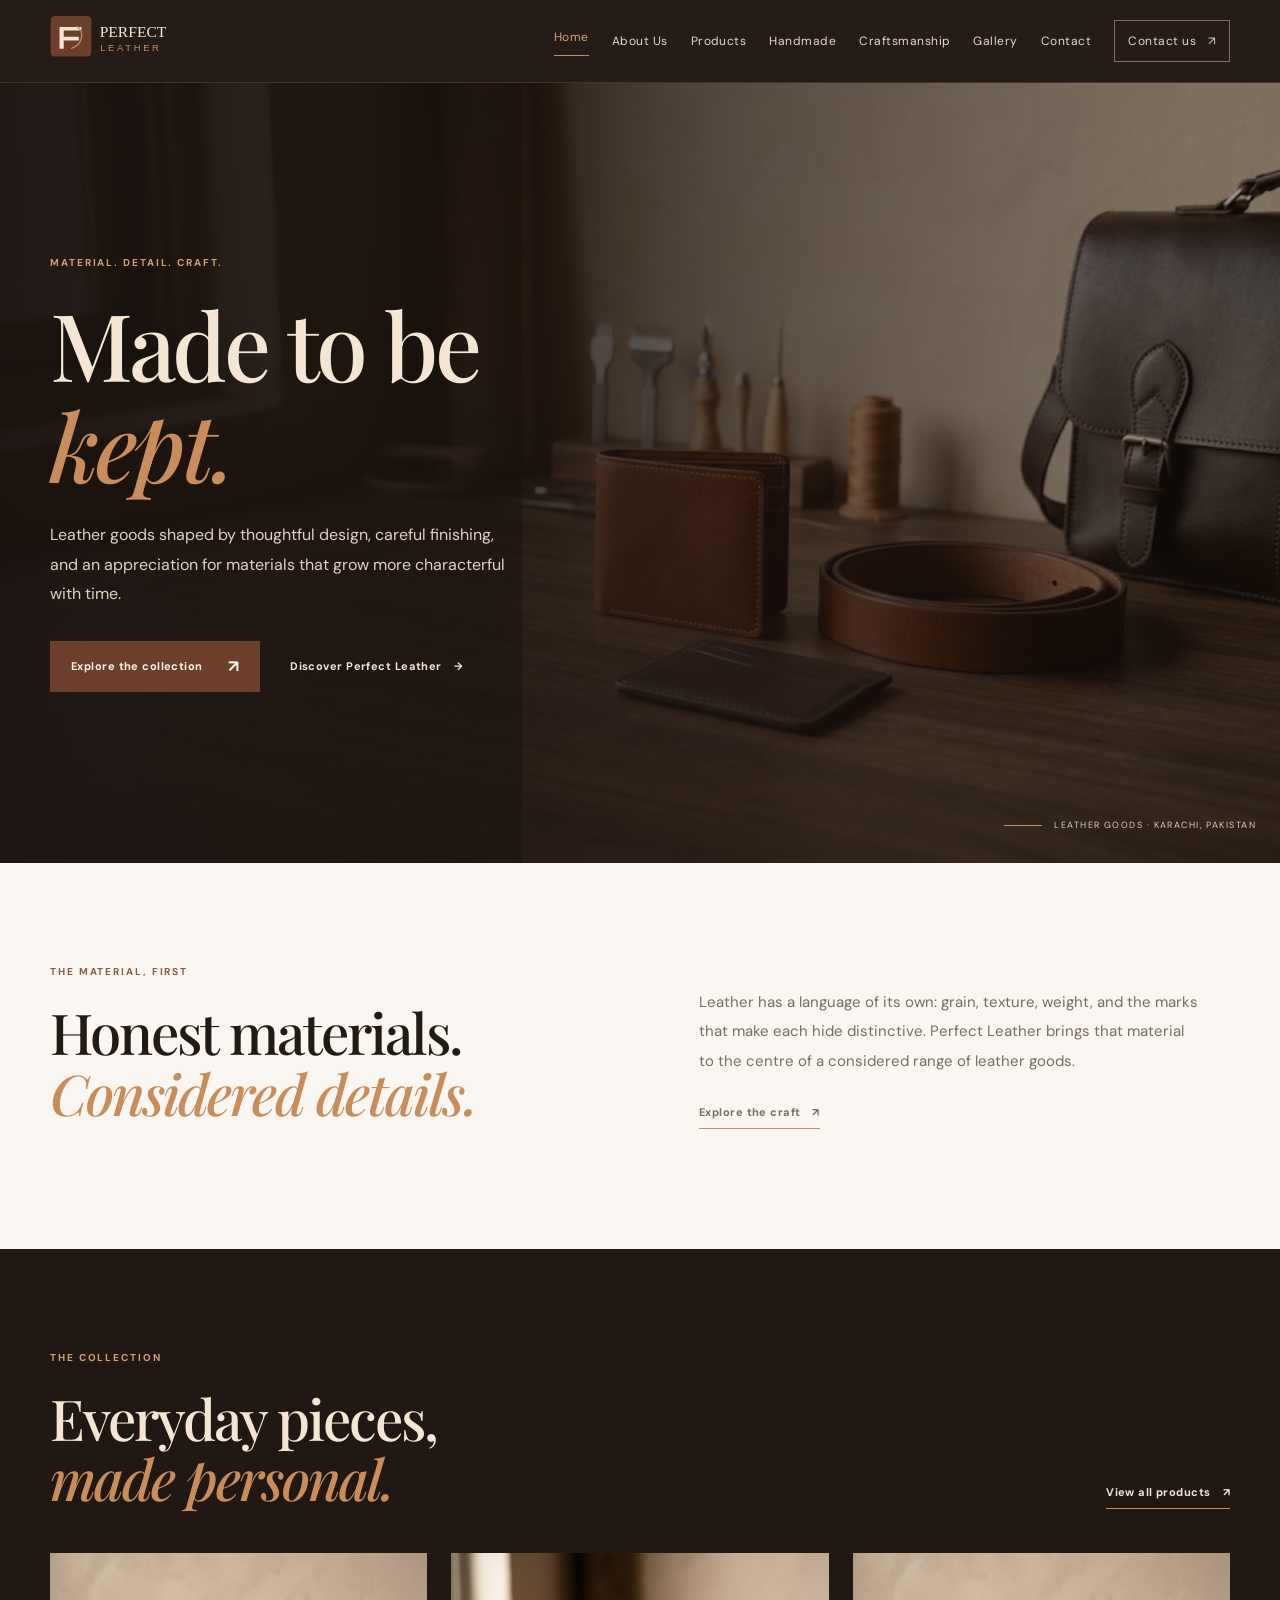
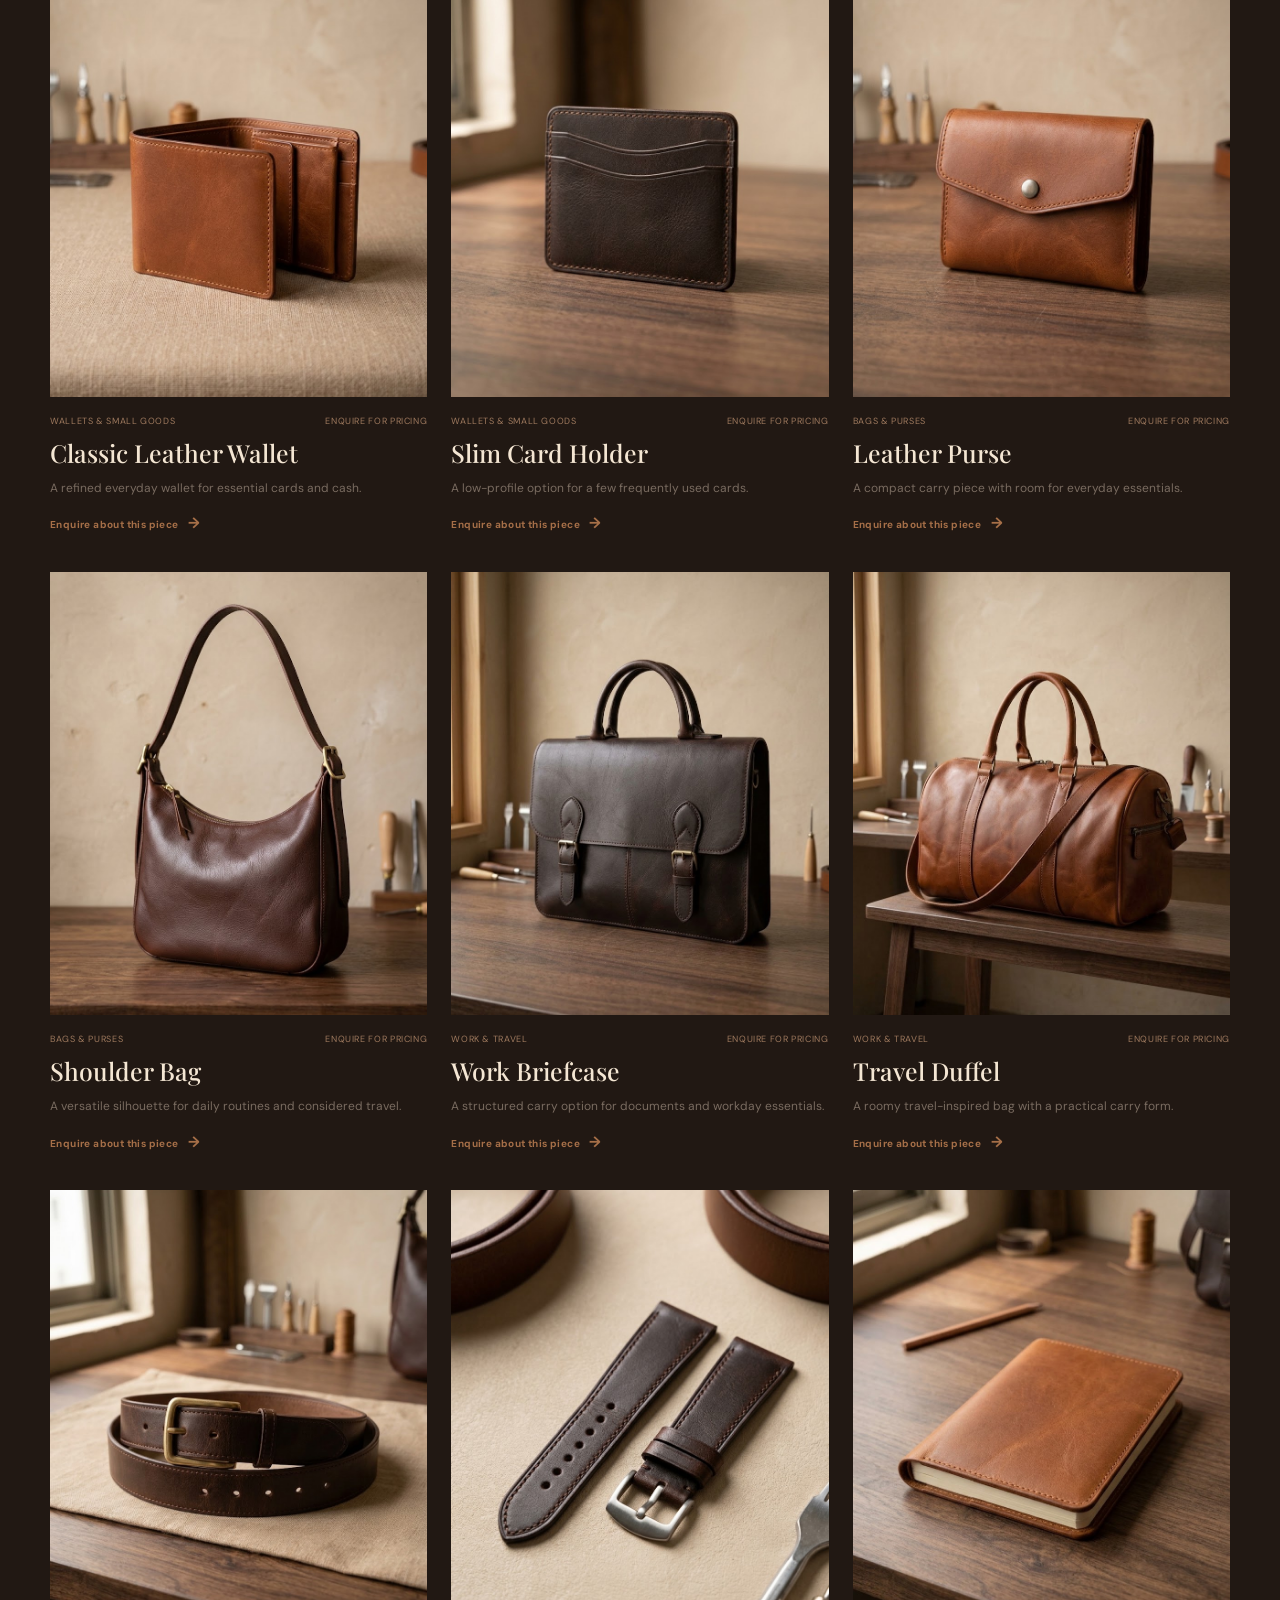
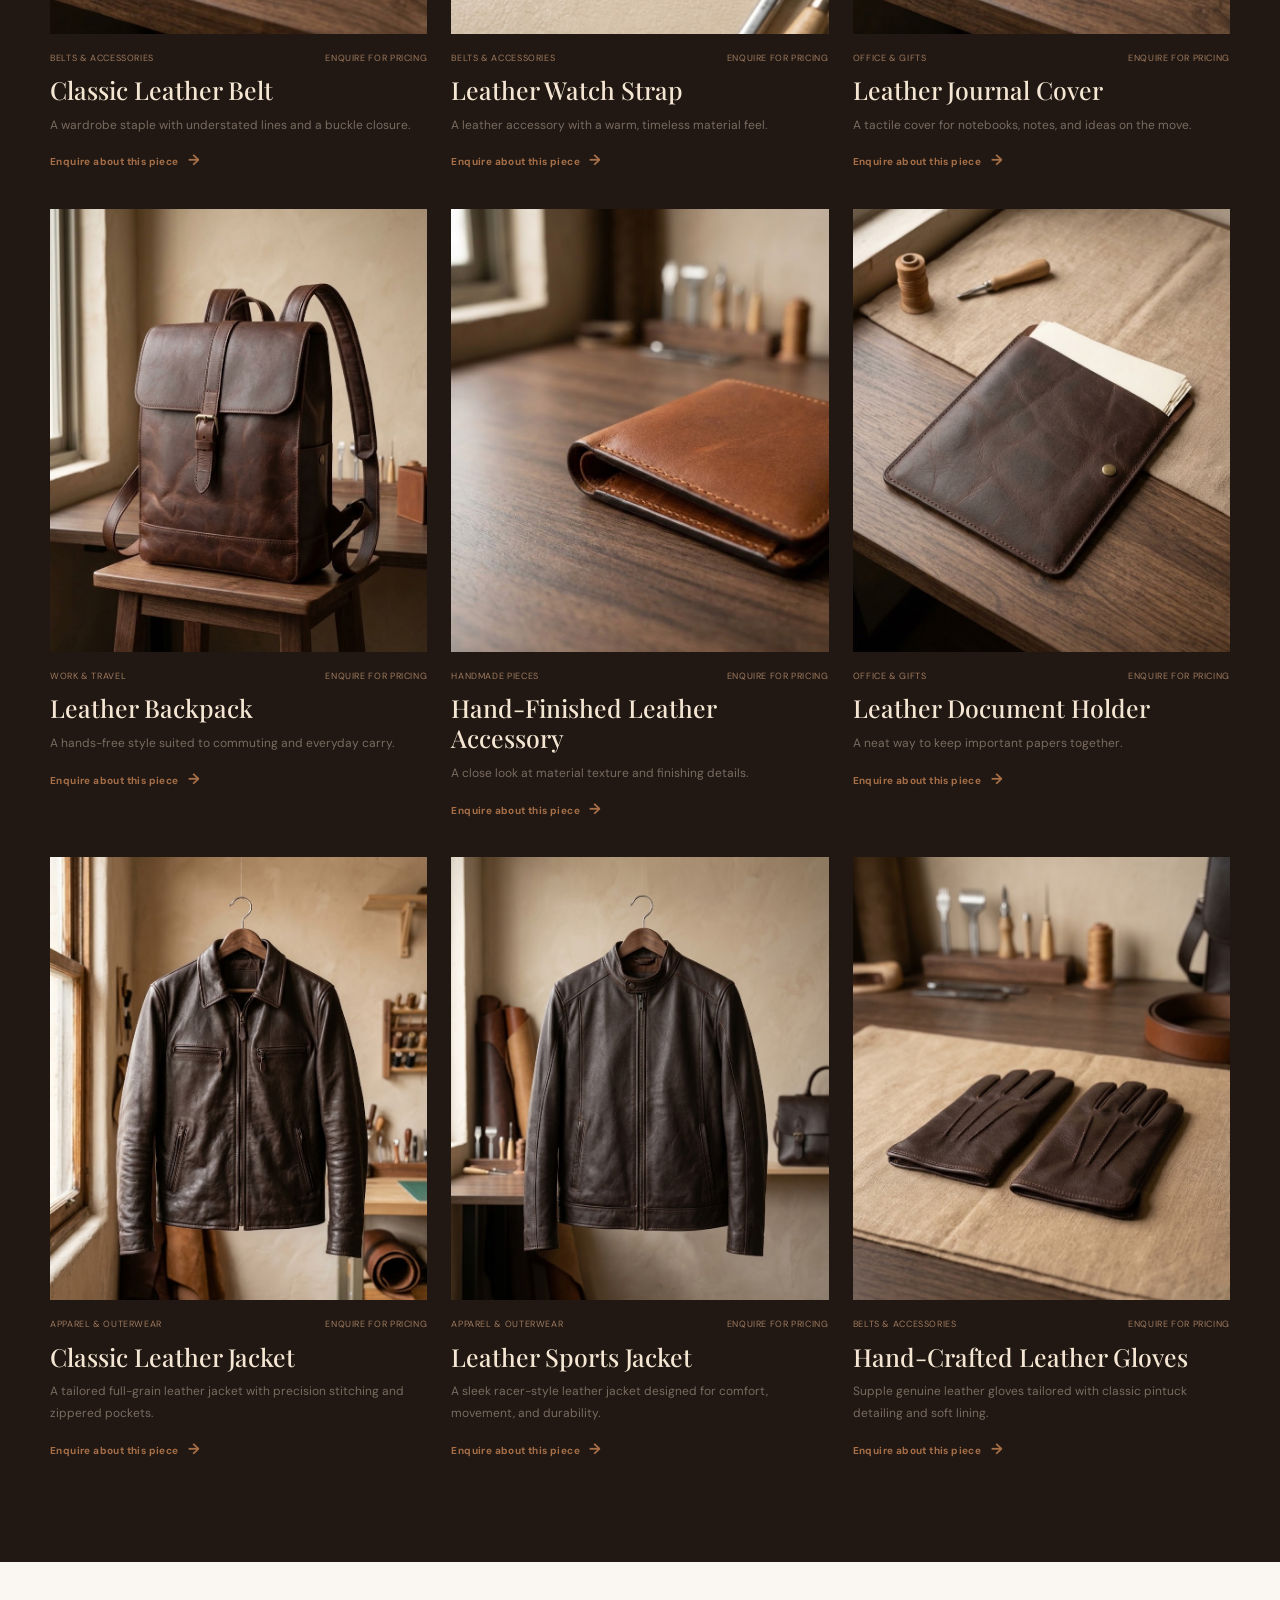
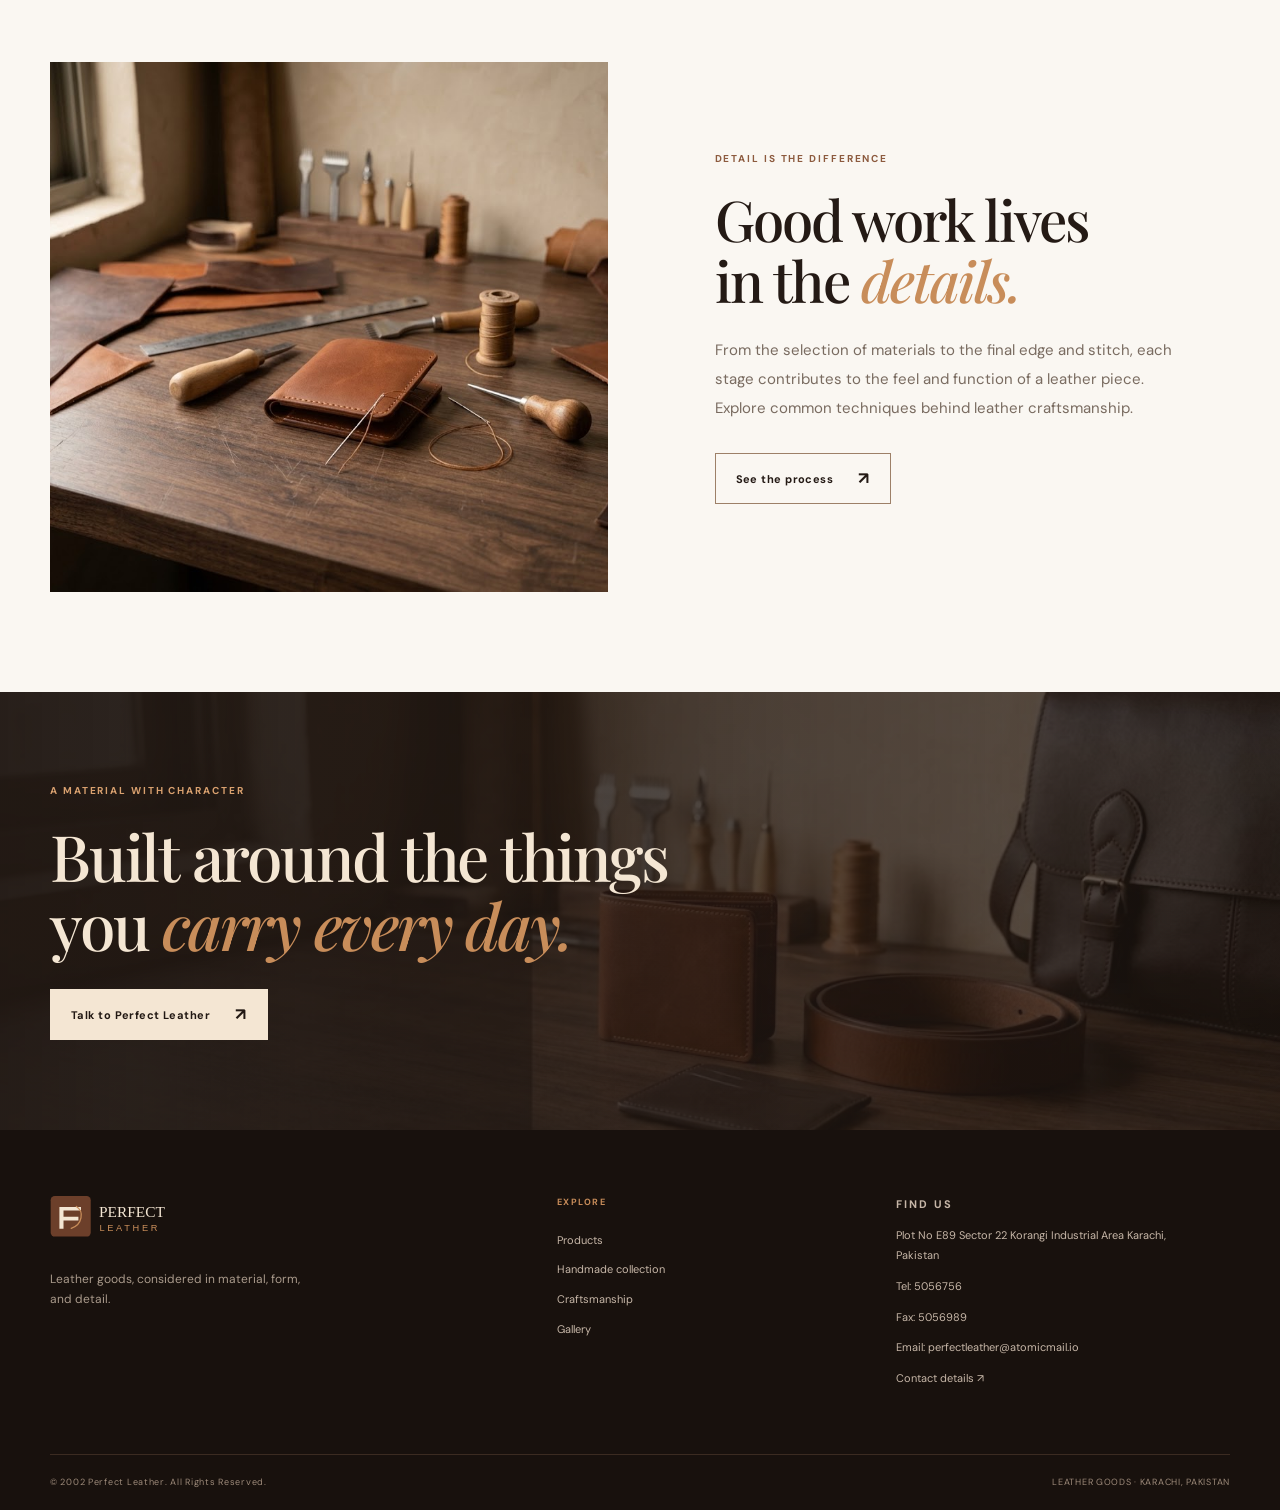
==== commit c9153f1e: "Add contact email across website" ====
--- a/index.html
+++ b/index.html
@@ -9,4 +9,4 @@
 <section class="section-pad dark-section"><div class="container"><div class="section-heading"><div><p class="eyebrow light">THE COLLECTION</p><h2>Everyday pieces,<br><em>made personal.</em></h2></div><a class="under-link light-link" href="products.html">View all products <span>↗</span></a></div><div class="product-grid"><article class="product-card" data-category="wallets"><a class="product-image" href="contact.html" aria-label="Enquire about Classic Leather Wallet"><img src="assets/images/wallet-classic.jpg" alt="Classic Leather Wallet leather product" loading="lazy"><span class="image-arrow">↗</span></a><div class="product-meta"><span>Wallets & Small Goods</span><span>Enquire for pricing</span></div><h3>Classic Leather Wallet</h3><p>A refined everyday wallet for essential cards and cash.</p><a class="card-link" href="contact.html">Enquire about this piece <span>→</span></a></article><article class="product-card" data-category="wallets"><a class="product-image" href="contact.html" aria-label="Enquire about Slim Card Holder"><img src="assets/images/cardholder-slim.jpg" alt="Slim Card Holder leather product" loading="lazy"><span class="image-arrow">↗</span></a><div class="product-meta"><span>Wallets & Small Goods</span><span>Enquire for pricing</span></div><h3>Slim Card Holder</h3><p>A low-profile option for a few frequently used cards.</p><a class="card-link" href="contact.html">Enquire about this piece <span>→</span></a></article><article class="product-card" data-category="bags"><a class="product-image" href="contact.html" aria-label="Enquire about Leather Purse"><img src="assets/images/purse-compact.jpg" alt="Leather Purse leather product" loading="lazy"><span class="image-arrow">↗</span></a><div class="product-meta"><span>Bags & Purses</span><span>Enquire for pricing</span></div><h3>Leather Purse</h3><p>A compact carry piece with room for everyday essentials.</p><a class="card-link" href="contact.html">Enquire about this piece <span>→</span></a></article><article class="product-card" data-category="bags"><a class="product-image" href="contact.html" aria-label="Enquire about Shoulder Bag"><img src="assets/images/shoulder-bag.jpg" alt="Shoulder Bag leather product" loading="lazy"><span class="image-arrow">↗</span></a><div class="product-meta"><span>Bags & Purses</span><span>Enquire for pricing</span></div><h3>Shoulder Bag</h3><p>A versatile silhouette for daily routines and considered travel.</p><a class="card-link" href="contact.html">Enquire about this piece <span>→</span></a></article><article class="product-card" data-category="work"><a class="product-image" href="contact.html" aria-label="Enquire about Work Briefcase"><img src="assets/images/briefcase-leather.jpg" alt="Work Briefcase leather product" loading="lazy"><span class="image-arrow">↗</span></a><div class="product-meta"><span>Work & Travel</span><span>Enquire for pricing</span></div><h3>Work Briefcase</h3><p>A structured carry option for documents and workday essentials.</p><a class="card-link" href="contact.html">Enquire about this piece <span>→</span></a></article><article class="product-card" data-category="work"><a class="product-image" href="contact.html" aria-label="Enquire about Travel Duffel"><img src="assets/images/duffel-travel-bag.jpg" alt="Travel Duffel leather product" loading="lazy"><span class="image-arrow">↗</span></a><div class="product-meta"><span>Work & Travel</span><span>Enquire for pricing</span></div><h3>Travel Duffel</h3><p>A roomy travel-inspired bag with a practical carry form.</p><a class="card-link" href="contact.html">Enquire about this piece <span>→</span></a></article><article class="product-card" data-category="accessories"><a class="product-image" href="contact.html" aria-label="Enquire about Classic Leather Belt"><img src="assets/images/belt-classic.jpg" alt="Classic Leather Belt leather product" loading="lazy"><span class="image-arrow">↗</span></a><div class="product-meta"><span>Belts & Accessories</span><span>Enquire for pricing</span></div><h3>Classic Leather Belt</h3><p>A wardrobe staple with understated lines and a buckle closure.</p><a class="card-link" href="contact.html">Enquire about this piece <span>→</span></a></article><article class="product-card" data-category="accessories"><a class="product-image" href="contact.html" aria-label="Enquire about Leather Watch Strap"><img src="assets/images/watch-strap.jpg" alt="Leather Watch Strap leather product" loading="lazy"><span class="image-arrow">↗</span></a><div class="product-meta"><span>Belts & Accessories</span><span>Enquire for pricing</span></div><h3>Leather Watch Strap</h3><p>A leather accessory with a warm, timeless material feel.</p><a class="card-link" href="contact.html">Enquire about this piece <span>→</span></a></article><article class="product-card" data-category="work"><a class="product-image" href="contact.html" aria-label="Enquire about Leather Journal Cover"><img src="assets/images/journal-cover.jpg" alt="Leather Journal Cover leather product" loading="lazy"><span class="image-arrow">↗</span></a><div class="product-meta"><span>Office & Gifts</span><span>Enquire for pricing</span></div><h3>Leather Journal Cover</h3><p>A tactile cover for notebooks, notes, and ideas on the move.</p><a class="card-link" href="contact.html">Enquire about this piece <span>→</span></a></article><article class="product-card" data-category="work"><a class="product-image" href="contact.html" aria-label="Enquire about Leather Backpack"><img src="assets/images/backpack-leather.jpg" alt="Leather Backpack leather product" loading="lazy"><span class="image-arrow">↗</span></a><div class="product-meta"><span>Work & Travel</span><span>Enquire for pricing</span></div><h3>Leather Backpack</h3><p>A hands-free style suited to commuting and everyday carry.</p><a class="card-link" href="contact.html">Enquire about this piece <span>→</span></a></article><article class="product-card" data-category="accessories"><a class="product-image" href="contact.html" aria-label="Enquire about Hand-Finished Leather Accessory"><img src="assets/images/leather-accessory-detail.jpg" alt="Hand-Finished Leather Accessory leather product" loading="lazy"><span class="image-arrow">↗</span></a><div class="product-meta"><span>Handmade Pieces</span><span>Enquire for pricing</span></div><h3>Hand-Finished Leather Accessory</h3><p>A close look at material texture and finishing details.</p><a class="card-link" href="contact.html">Enquire about this piece <span>→</span></a></article><article class="product-card" data-category="work"><a class="product-image" href="contact.html" aria-label="Enquire about Leather Document Holder"><img src="assets/images/document-holder.jpg" alt="Leather Document Holder leather product" loading="lazy"><span class="image-arrow">↗</span></a><div class="product-meta"><span>Office & Gifts</span><span>Enquire for pricing</span></div><h3>Leather Document Holder</h3><p>A neat way to keep important papers together.</p><a class="card-link" href="contact.html">Enquire about this piece <span>→</span></a></article><article class="product-card" data-category="work"><a class="product-image" href="contact.html" aria-label="Enquire about Classic Leather Jacket"><img src="assets/images/jacket.jpg" alt="Classic Leather Jacket leather product" loading="lazy"><span class="image-arrow">↗</span></a><div class="product-meta"><span>Apparel & Outerwear</span><span>Enquire for pricing</span></div><h3>Classic Leather Jacket</h3><p>A tailored full-grain leather jacket with precision stitching and zippered pockets.</p><a class="card-link" href="contact.html">Enquire about this piece <span>→</span></a></article><article class="product-card" data-category="work"><a class="product-image" href="contact.html" aria-label="Enquire about Leather Sports Jacket"><img src="assets/images/sports-jacket.jpg" alt="Leather Sports Jacket leather product" loading="lazy"><span class="image-arrow">↗</span></a><div class="product-meta"><span>Apparel & Outerwear</span><span>Enquire for pricing</span></div><h3>Leather Sports Jacket</h3><p>A sleek racer-style leather jacket designed for comfort, movement, and durability.</p><a class="card-link" href="contact.html">Enquire about this piece <span>→</span></a></article><article class="product-card" data-category="accessories"><a class="product-image" href="contact.html" aria-label="Enquire about Hand-Crafted Leather Gloves"><img src="assets/images/hand-gloves.jpg" alt="Hand-Crafted Leather Gloves leather product" loading="lazy"><span class="image-arrow">↗</span></a><div class="product-meta"><span>Belts & Accessories</span><span>Enquire for pricing</span></div><h3>Hand-Crafted Leather Gloves</h3><p>Supple genuine leather gloves tailored with classic pintuck detailing and soft lining.</p><a class="card-link" href="contact.html">Enquire about this piece <span>→</span></a></article></div></div></section>
 <section class="section-pad"><div class="container craft-grid"><div class="craft-image"><img src="assets/images/leather-workbench-wide.jpg" alt="Craft materials and work surface" loading="lazy"></div><div class="craft-copy"><p class="eyebrow">DETAIL IS THE DIFFERENCE</p><h2>Good work lives<br>in the <em>details.</em></h2><p>From the selection of materials to the final edge and stitch, each stage contributes to the feel and function of a leather piece. Explore common techniques behind leather craftsmanship.</p><a class="btn btn-outline" href="manufacturing.html">See the process <span>↗</span></a></div></div></section>
 <section class="quote-band"><div class="container"><p class="eyebrow light">A MATERIAL WITH CHARACTER</p><h2>Built around the things<br>you <em>carry every day.</em></h2><a class="btn btn-light" href="contact.html">Talk to Perfect Leather <span>↗</span></a></div></section>
-</main><footer class="site-footer"><div class="container footer-main"><div class="footer-brand"><a href="index.html"><img src="assets/perfect-leather-logo.svg" alt="Perfect Leather"></a><p>Leather goods, considered in material, form, and detail.</p></div><div class="footer-nav"><p class="footer-heading">EXPLORE</p><a href="products.html">Products</a><a href="handmade.html">Handmade collection</a><a href="manufacturing.html">Craftsmanship</a><a href="gallery.html">Gallery</a></div><div class="footer-contact"><p class="footer-heading">FIND US</p><p>Plot No E89 Sector 22 Korangi Industrial Area Karachi, Pakistan</p><p>Tel: <a href="tel:5056756">5056756</a></p><p>Fax: 5056989</p><a class="footer-contact-link" href="contact.html">Contact details ↗</a></div></div><div class="container footer-bottom"><span>© 2002 Perfect Leather. All Rights Reserved.</span><span>LEATHER GOODS · KARACHI, PAKISTAN</span></div></footer><button class="back-top" aria-label="Back to top" title="Back to top">↑</button></body></html>+</main><footer class="site-footer"><div class="container footer-main"><div class="footer-brand"><a href="index.html"><img src="assets/perfect-leather-logo.svg" alt="Perfect Leather"></a><p>Leather goods, considered in material, form, and detail.</p></div><div class="footer-nav"><p class="footer-heading">EXPLORE</p><a href="products.html">Products</a><a href="handmade.html">Handmade collection</a><a href="manufacturing.html">Craftsmanship</a><a href="gallery.html">Gallery</a></div><div class="footer-contact"><p class="footer-heading">FIND US</p><p>Plot No E89 Sector 22 Korangi Industrial Area Karachi, Pakistan</p><p>Tel: <a href="tel:5056756">5056756</a></p><p>Fax: 5056989</p><p>Email: <a href="mailto:perfectleather@atomicmail.io">perfectleather@atomicmail.io</a></p><a class="footer-contact-link" href="contact.html">Contact details ↗</a></div></div><div class="container footer-bottom"><span>© 2002 Perfect Leather. All Rights Reserved.</span><span>LEATHER GOODS · KARACHI, PAKISTAN</span></div></footer><button class="back-top" aria-label="Back to top" title="Back to top">↑</button></body></html>
